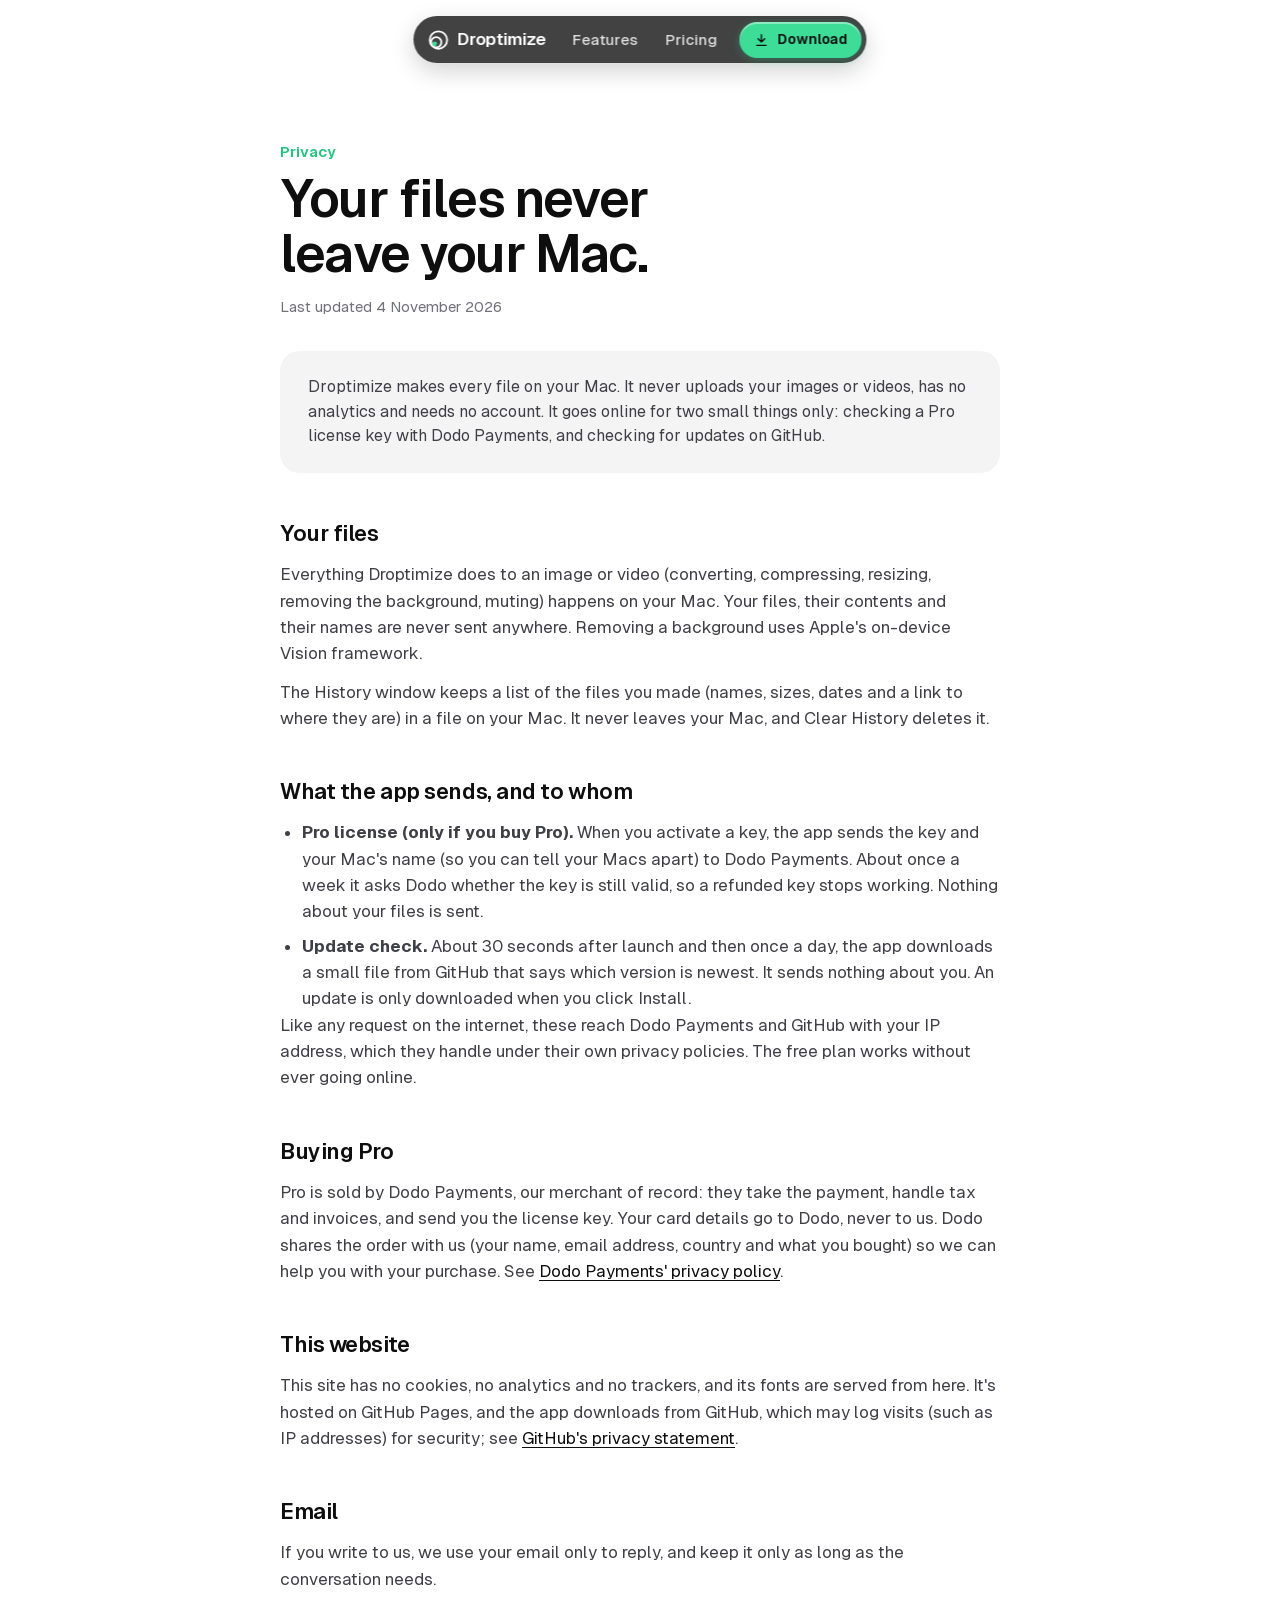
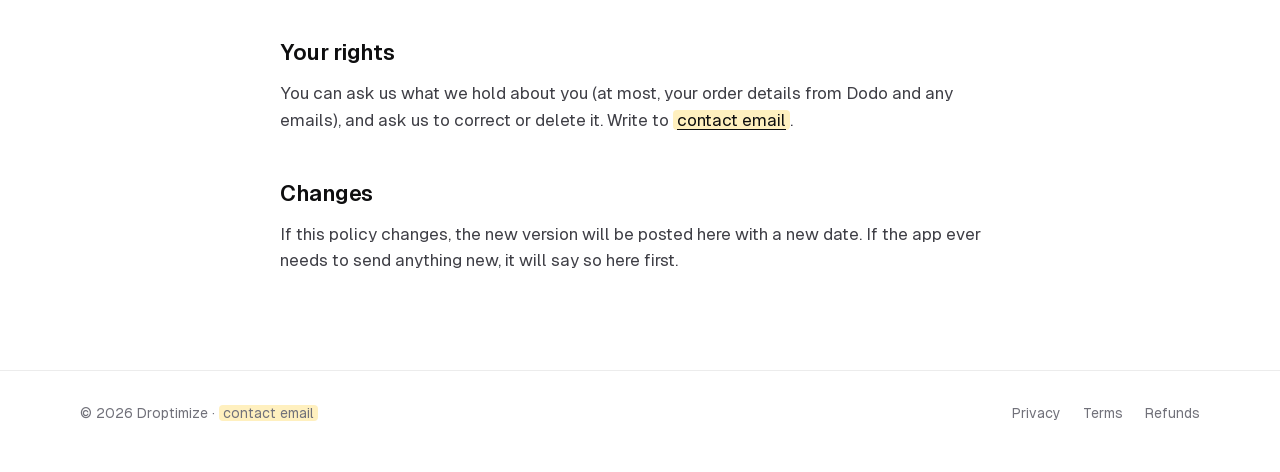
==== website/privacy.html @ 9e3d6e38 "Website with latest launch video and DMG download One-page site in website/: hero with the latest 59" ====
<!doctype html>
<html lang="en">
<head>
  <meta charset="utf-8">
  <meta name="viewport" content="width=device-width, initial-scale=1">
  <title>Privacy · Droptimize</title>
  <meta name="description" content="Droptimize makes every file on your Mac and never uploads it. What the app sends, and to whom.">
  <link rel="icon" href="assets/favicon.svg" type="image/svg+xml">
  <link rel="apple-touch-icon" href="assets/icon-256.png">
  <link rel="preload" href="assets/fonts/Geist-Variable.woff2" as="font" type="font/woff2" crossorigin>
  <link rel="stylesheet" href="styles.css">
</head>
<body>
<svg width="0" height="0" style="position:absolute" aria-hidden="true">
  <symbol id="logo" viewBox="0 0 24 24">
    <circle cx="12" cy="12" r="9.5" fill="none" stroke="currentColor" stroke-width="2"/>
    <circle cx="9.6" cy="14.4" r="5.6" fill="none" stroke="currentColor" stroke-width="2"/>
    <circle cx="7.9" cy="16.1" r="2.6" fill="#3DDC97"/>
  </symbol>
  <symbol id="i-download" viewBox="0 0 24 24" fill="none" stroke="currentColor" stroke-width="2" stroke-linecap="round" stroke-linejoin="round"><path d="M12 4v11M7 10l5 5 5-5M5 20h14"/></symbol>
</svg>

<nav class="nav" aria-label="Main">
  <a class="brand" href="index.html"><svg aria-hidden="true"><use href="#logo"/></svg>Droptimize</a>
  <a class="link" href="index.html#features">Features</a>
  <a class="link" href="index.html#pricing">Pricing</a>
  <a class="button button-mint" href="https://github.com/bimanshu/Droptimize/releases/download/stable/Droptimize.dmg"><svg aria-hidden="true"><use href="#i-download"/></svg>Download</a>
</nav>

<main class="doc">
  <div class="wrap">
    <p class="kicker">Privacy</p>
    <h1>Your files never leave your Mac.</h1>
    <p class="updated">Last updated 4 November 2026</p>
    <div class="summary">
      <p>Droptimize makes every file on your Mac. It never uploads your images or videos, has no analytics and needs no account. It goes online for two small things only: checking a Pro license key with Dodo Payments, and checking for updates on GitHub.</p>
    </div>

    <h2>Your files</h2>
    <p>Everything Droptimize does to an image or video (converting, compressing, resizing, removing the background, muting) happens on your Mac. Your files, their contents and their names are never sent anywhere. Removing a background uses Apple's on-device Vision framework.</p>
    <p>The History window keeps a list of the files you made (names, sizes, dates and a link to where they are) in a file on your Mac. It never leaves your Mac, and Clear History deletes it.</p>

    <h2>What the app sends, and to whom</h2>
    <ul>
      <li><b>Pro license (only if you buy Pro).</b> When you activate a key, the app sends the key and your Mac's name (so you can tell your Macs apart) to Dodo Payments. About once a week it asks Dodo whether the key is still valid, so a refunded key stops working. Nothing about your files is sent.</li>
      <li><b>Update check.</b> About 30 seconds after launch and then once a day, the app downloads a small file from GitHub that says which version is newest. It sends nothing about you. An update is only downloaded when you click Install.</li>
    </ul>
    <p>Like any request on the internet, these reach Dodo Payments and GitHub with your IP address, which they handle under their own privacy policies. The free plan works without ever going online.</p>

    <h2>Buying Pro</h2>
    <p>Pro is sold by Dodo Payments, our merchant of record: they take the payment, handle tax and invoices, and send you the license key. Your card details go to Dodo, never to us. Dodo shares the order with us (your name, email address, country and what you bought) so we can help you with your purchase. See <a href="https://dodopayments.com/privacy-policy">Dodo Payments' privacy policy</a>.</p>

    <h2>This website</h2>
    <p>This site has no cookies, no analytics and no trackers, and its fonts are served from here. It's hosted on GitHub Pages, and the app downloads from GitHub, which may log visits (such as IP addresses) for security; see <a href="https://docs.github.com/site-policy/privacy-policies/github-general-privacy-statement">GitHub's privacy statement</a>.</p>

    <h2>Email</h2>
    <p>If you write to us, we use your email only to reply, and keep it only as long as the conversation needs.</p>

    <h2>Your rights</h2>
    <p>You can ask us what we hold about you (at most, your order details from Dodo and any emails), and ask us to correct or delete it. Write to <a href="mailto:"><span class="todo">contact email</span></a>.</p>

    <h2>Changes</h2>
    <p>If this policy changes, the new version will be posted here with a new date. If the app ever needs to send anything new, it will say so here first.</p>
  </div>
</main>

<footer class="doc-footer">
  <div class="wrap">
    <span>© 2026 Droptimize · <a href="mailto:"><span class="todo">contact email</span></a></span>
    <nav aria-label="Legal">
      <a href="privacy.html" aria-current="page">Privacy</a>
      <a href="terms.html">Terms</a>
      <a href="refunds.html">Refunds</a>
    </nav>
  </div>
</footer>
</body>
</html>
---- website/styles.css ----
/* Droptimize website. One file for every page: tokens, then layout, then each section. */

@font-face {
  font-family: Geist;
  src: url(assets/fonts/Geist-Variable.woff2) format("woff2");
  font-weight: 100 900;
  font-display: swap;
}

:root {
  color-scheme: light;
  --ink: #0e0e0f;
  --text: #3f3f46;
  --muted: #71717a;
  --line: rgba(14, 14, 15, 0.08);
  --card: #f4f4f5;
  --paper: #ffffff;
  --mint: #3ddc97;
  --mint-deep: #22c47e;
  --radius-card: 28px;
  --radius-button: 12px;
  --page: 1120px;
  --gutter: 24px;
  --ease-out: cubic-bezier(0.22, 1, 0.36, 1);
  --spring: cubic-bezier(0.34, 1.32, 0.64, 1);
}

*,
*::before,
*::after { box-sizing: border-box; }

html { -webkit-text-size-adjust: 100%; scroll-behavior: smooth; }
@media (prefers-reduced-motion: reduce) { html { scroll-behavior: auto; } }

body {
  margin: 0;
  background: var(--paper);
  color: var(--text);
  font-family: Geist, -apple-system, BlinkMacSystemFont, "Segoe UI", sans-serif;
  font-size: 17px;
  line-height: 1.55;
  -webkit-font-smoothing: antialiased;
  -moz-osx-font-smoothing: grayscale;
  font-feature-settings: "ss01";
}

h1, h2, h3 { color: var(--ink); margin: 0; font-weight: 600; text-wrap: balance; }
p { margin: 0; text-wrap: pretty; }
a { color: inherit; }
img, video, svg { display: block; max-width: 100%; }
button { font: inherit; color: inherit; }
::selection { background: rgba(61, 220, 151, 0.35); color: var(--ink); }

.wrap { width: min(var(--page), 100% - 2 * var(--gutter)); margin-inline: auto; }

:focus-visible { outline: 2px solid var(--mint-deep); outline-offset: 3px; border-radius: 6px; }

.skip {
  position: absolute; left: 12px; top: -60px; z-index: 100;
  background: var(--ink); color: #fff; padding: 10px 14px; border-radius: 10px; text-decoration: none;
}
.skip:focus { top: 12px; }

/* ───────────── Buttons ───────────── */

.button {
  display: inline-flex; align-items: center; justify-content: center; gap: 8px;
  height: 48px; padding: 0 22px;
  border-radius: var(--radius-button);
  font-size: 16px; font-weight: 600; letter-spacing: -0.01em;
  text-decoration: none; white-space: nowrap; cursor: pointer; border: 0;
  transition: transform 160ms var(--ease-out), box-shadow 160ms var(--ease-out), background-color 160ms;
}
.button:active { transform: scale(0.97); }
.button svg { width: 18px; height: 18px; flex: none; }

.button-mint {
  background: var(--mint); color: var(--ink);
  box-shadow: inset 0 2px 0 rgba(255, 255, 255, 0.4), 0 2px 8px rgba(34, 196, 126, 0.35);
}
@media (hover: hover) { .button-mint:hover { background: #4fe3a3; } }

.button-dark {
  background: var(--ink); color: #fff;
  box-shadow: inset 0 1px 0 rgba(255, 255, 255, 0.14), 0 2px 6px rgba(0, 0, 0, 0.18);
}
@media (hover: hover) { .button-dark:hover { background: #26262a; } }

.button-light {
  background: #fff; color: var(--ink);
  box-shadow: inset 0 0 0 1px var(--line), 0 2px 4px rgba(0, 0, 0, 0.05);
}
@media (hover: hover) { .button-light:hover { background: #fafafa; } }

/* ───────────── Nav: one pill, pinned ───────────── */

.nav {
  position: fixed; top: 16px; left: 50%; z-index: 50;
  transform: translateX(-50%);
  display: flex; align-items: center; gap: 4px;
  padding: 5px 5px 5px 14px;
  border-radius: 999px;
  background: rgba(14, 14, 15, 0.78);
  -webkit-backdrop-filter: saturate(1.6) blur(16px);
  backdrop-filter: saturate(1.6) blur(16px);
  box-shadow: 0 0 0 1px rgba(255, 255, 255, 0.08), 0 8px 24px rgba(0, 0, 0, 0.18);
  color: #fff;
}
.nav .brand { display: flex; align-items: center; gap: 8px; margin-right: 10px; text-decoration: none; font-weight: 600; letter-spacing: -0.01em; }
.nav .brand svg { width: 22px; height: 22px; flex: none; }
.nav a.link {
  padding: 7px 12px; border-radius: 999px; font-size: 15px; font-weight: 500;
  color: rgba(255, 255, 255, 0.82); text-decoration: none; transition: color 150ms, background-color 150ms;
}
@media (hover: hover) { .nav a.link:hover { color: #fff; background: rgba(255, 255, 255, 0.08); } }
.nav .button { height: 36px; padding: 0 14px; font-size: 14px; border-radius: 999px; margin-left: 6px; }
.nav .button svg { width: 16px; height: 16px; }

/* ───────────── Hero ───────────── */

.hero { position: relative; padding-top: 152px; text-align: center; isolation: isolate; }

.wall {
  position: absolute; inset: 0 0 auto 0; height: calc(100% - 200px); z-index: -1; overflow: hidden;
  -webkit-mask-image: linear-gradient(#000 70%, transparent);
  mask-image: linear-gradient(#000 70%, transparent);
}
.wall svg { width: 100%; height: 100%; }
.wall::after { /* keeps the headline readable where the light band crosses it */
  content: ""; position: absolute; inset: 0;
  background: radial-gradient(ellipse 60% 45% at 50% 22%, rgba(10, 30, 80, 0.28), rgba(10, 30, 80, 0) 70%);
}

.hero h1 {
  color: #fff;
  font-size: clamp(40px, 6.4vw, 72px);
  line-height: 1.04;
  letter-spacing: -0.035em;
  text-shadow: 0 1px 24px rgba(8, 24, 70, 0.25);
}
.hero h1 .line { display: block; }
.hero .sub {
  max-width: 560px; margin: 22px auto 0;
  color: rgba(255, 255, 255, 0.88);
  font-size: clamp(17px, 1.6vw, 19px); line-height: 1.5;
}
.hero .actions { margin-top: 34px; display: flex; justify-content: center; gap: 12px; flex-wrap: wrap; }
.hero .facts {
  margin: 16px auto 0; padding: 0; list-style: none;
  display: flex; justify-content: center; flex-wrap: wrap; gap: 4px 18px;
  color: rgba(255, 255, 255, 0.78); font-size: 14px;
}
.hero .facts li { display: flex; align-items: center; gap: 6px; }
.hero .facts svg { width: 15px; height: 15px; opacity: 0.85; }

/* The film, in a Mac window rising over the bottom of the hero */
.window {
  position: relative;
  width: min(1040px, 100% - 2 * var(--gutter));
  margin: 64px auto 0;
  border-radius: 14px;
  background: #1b1c20;
  box-shadow: 0 0 0 1px rgba(255, 255, 255, 0.1) inset, 0 40px 80px -20px rgba(8, 24, 70, 0.45), 0 0 0 1px rgba(14, 14, 15, 0.2);
  overflow: hidden;
}
.window .bar { height: 34px; display: flex; align-items: center; gap: 8px; padding: 0 14px; }
.window .bar i { width: 11px; height: 11px; border-radius: 50%; background: #3a3b40; }
.window .bar .title { flex: 1; text-align: center; font-size: 13px; color: rgba(255, 255, 255, 0.45); margin-right: 52px; }
.window video { width: 100%; aspect-ratio: 16 / 9; background: #0a1638; object-fit: cover; }
.sound {
  position: absolute; right: 14px; bottom: 14px;
  display: inline-flex; align-items: center; gap: 6px;
  height: 34px; padding: 0 12px; border: 0; border-radius: 999px; cursor: pointer;
  background: rgba(14, 14, 15, 0.6); color: #fff; font-size: 13px; font-weight: 500;
  -webkit-backdrop-filter: blur(12px); backdrop-filter: blur(12px);
  box-shadow: 0 0 0 1px rgba(255, 255, 255, 0.14);
  transition: background-color 150ms, transform 160ms var(--ease-out);
}
.sound:active { transform: scale(0.96); }
@media (hover: hover) { .sound:hover { background: rgba(14, 14, 15, 0.8); } }
.sound svg { width: 16px; height: 16px; }

/* Intro: the headline arrives word by word, like the film's captions. Once per session. */
.intro .hero [data-word] {
  display: inline-block;
  animation: word-in 640ms var(--ease-out) both;
  animation-delay: calc(var(--i) * 70ms + 80ms);
}
.intro .hero .sub, .intro .hero .actions, .intro .hero .facts {
  animation: rise-in 700ms var(--ease-out) both; animation-delay: 520ms;
}
.intro .hero .window { animation: rise-in 900ms var(--ease-out) both; animation-delay: 640ms; }
@keyframes word-in { from { opacity: 0; filter: blur(10px); transform: translateY(8px); } }
@keyframes rise-in { from { opacity: 0; transform: translateY(14px); } }
@media (prefers-reduced-motion: reduce) {
  .intro .hero [data-word], .intro .hero .sub, .intro .hero .actions, .intro .hero .facts, .intro .hero .window { animation: none; }
}

/* ───────────── Sections ───────────── */

.section { padding: 120px 0; scroll-margin-top: 40px; }
.section-head { text-align: center; max-width: 680px; margin: 0 auto 56px; }
.section-head h2 { font-size: clamp(34px, 4.4vw, 50px); line-height: 1.08; letter-spacing: -0.03em; }
.section-head p { margin-top: 16px; font-size: 18px; color: var(--muted); }

/* ───────────── Features: one grid ───────────── */

.grid { display: grid; grid-template-columns: repeat(3, 1fr); gap: 16px; }
.card {
  position: relative; overflow: hidden;
  background: var(--card); border-radius: var(--radius-card);
  padding: 32px;
}
.card h3 { font-size: 22px; line-height: 1.2; letter-spacing: -0.02em; }
.card p { margin-top: 8px; color: var(--muted); font-size: 16px; }
.card .icon { width: 40px; height: 40px; border-radius: 12px; background: #fff; display: grid; place-items: center; margin-bottom: 20px; box-shadow: 0 1px 2px rgba(0, 0, 0, 0.05); }
.card .icon svg { width: 20px; height: 20px; color: var(--ink); }

/* The menu card: the real bubble menu, with every action and option */
.menu-card { grid-column: span 2; grid-row: span 2; display: grid; grid-template-columns: 1fr auto; gap: 24px; padding: 32px 24px 32px 32px; }
.menu-card .copy { display: flex; flex-direction: column; min-width: 0; }

.switch {
  display: inline-flex; padding: 4px; gap: 2px; border-radius: 999px; background: #e4e4e7; align-self: flex-start;
  position: relative; margin-bottom: 22px;
}
.switch button {
  position: relative; z-index: 1;
  border: 0; background: none; cursor: pointer;
  height: 34px; padding: 0 16px; border-radius: 999px;
  font-size: 15px; font-weight: 600; color: var(--muted);
  transition: color 200ms;
}
.switch button[aria-pressed="true"] { color: var(--ink); }
.switch .thumb {
  position: absolute; top: 4px; left: 4px; height: 34px; border-radius: 999px; background: #fff;
  box-shadow: 0 1px 3px rgba(0, 0, 0, 0.1), 0 0 0 0.5px rgba(0, 0, 0, 0.06);
  transition: transform 320ms var(--spring), width 320ms var(--spring);
}

.actions-list { list-style: none; margin: 0; padding: 0; display: grid; gap: 2px; }
.actions-list button {
  width: 100%; text-align: left; border: 0; cursor: pointer;
  display: grid; grid-template-columns: 32px 1fr; gap: 2px 12px; align-items: start;
  padding: 12px 14px; border-radius: 16px; background: transparent;
  transition: background-color 160ms;
}
.actions-list button .glyph { grid-row: span 2; width: 32px; height: 32px; border-radius: 10px; display: grid; place-items: center; background: #fff; color: var(--ink); transition: background-color 160ms; }
.actions-list button .glyph svg { width: 18px; height: 18px; }
.actions-list button strong { color: var(--ink); font-size: 17px; font-weight: 600; letter-spacing: -0.01em; line-height: 1.3; }
.actions-list button span.what { color: var(--muted); font-size: 15px; line-height: 1.45; }
.actions-list button[aria-pressed="true"] { background: #fff; box-shadow: 0 1px 3px rgba(0, 0, 0, 0.06); }
.actions-list button[aria-pressed="true"] .glyph { background: var(--mint); }
@media (hover: hover) { .actions-list button:hover:not([aria-pressed="true"]) { background: rgba(255, 255, 255, 0.55); } }
.menu-card .auto { margin-top: auto; padding: 18px 14px 0; font-size: 15px; color: var(--muted); }
.menu-card .auto b { color: var(--ink); font-weight: 600; }

/* The stage is drawn in the app's own points (Bubble/Motion.swift), times --u. */
.stage {
  --u: 1.35;
  position: relative; align-self: center;
  width: calc(205px * var(--u)); height: calc(330px * var(--u));
  user-select: none; -webkit-user-select: none;
}
.stage > * { position: absolute; left: calc(100% - 30px * var(--u)); top: 50%; }
.stage .bubble, .stage .seg, .stage .opt {
  border-radius: 50%; display: grid; place-items: center;
  translate: -50% -50%;
}
.stage .bubble {
  width: calc(44px * var(--u)); height: calc(44px * var(--u)); z-index: 3;
  background: rgba(255, 255, 255, 0.92); color: var(--ink);
  box-shadow: 0 0 0 0.5px rgba(0, 0, 0, 0.12), 0 2px 8px rgba(0, 0, 0, 0.18);
  scale: 1.2;
}
.stage .bubble svg { width: calc(22px * var(--u)); height: calc(22px * var(--u)); transition: opacity 150ms, scale 200ms var(--spring); }
.stage .bubble .label {
  position: absolute; inset: 0; display: grid; place-items: center; text-align: center;
  font-size: calc(7.5px * var(--u)); font-weight: 600; line-height: 1.05; letter-spacing: -0.01em;
  opacity: 0; transition: opacity 150ms;
}
.stage .bubble.labelled svg { opacity: 0; scale: 0.7; }
.stage .bubble.labelled .label { opacity: 1; }
.stage .seg {
  width: calc(40px * var(--u)); height: calc(40px * var(--u)); z-index: 2; cursor: pointer;
  background: #fff; color: var(--ink);
  box-shadow: 0 0 0 0.5px rgba(0, 0, 0, 0.1), 0 2px 6px rgba(0, 0, 0, 0.12);
  transform: translate(calc(var(--x) * var(--u) * 1px), calc(var(--y) * var(--u) * 1px)) scale(var(--s, 1));
  transition: transform 380ms var(--spring), opacity 200ms, background-color 150ms;
  transition-delay: calc(var(--i) * 25ms);
}
.stage .seg svg { width: calc(17px * var(--u)); height: calc(17px * var(--u)); }
.stage .seg.on { background: var(--mint); --s: 1.15; transition-delay: 0ms; }
.stage .opt {
  width: calc(34px * var(--u)); height: calc(34px * var(--u)); z-index: 1;
  background: #fff; color: var(--ink);
  font-size: calc(8.5px * var(--u)); font-weight: 600; letter-spacing: -0.01em;
  box-shadow: 0 0 0 0.5px rgba(0, 0, 0, 0.1), 0 2px 6px rgba(0, 0, 0, 0.1);
  transform: translate(calc(var(--x) * var(--u) * 1px), calc(var(--y) * var(--u) * 1px)) scale(var(--s, 1));
  opacity: var(--o, 1);
  transition: transform 360ms var(--spring), opacity 200ms;
  transition-delay: calc(var(--i) * 20ms);
}
.stage .opt.swatch { font-size: 0; }
.stage .opt.swatch::after { content: ""; width: 62%; height: 62%; border-radius: 50%; background: var(--c); box-shadow: inset 0 0 0 1px rgba(0, 0, 0, 0.12); }
.stage .opt.clear::after { background: conic-gradient(#d4d4d8 0 25%, #fff 0 50%, #d4d4d8 0 75%, #fff 0) 0 0 / 50% 50%; }
.stage .folded { --s: 0.5; --o: 0; }
.stage .seg.folded { opacity: 0; }
@media (prefers-reduced-motion: reduce) { .stage .seg, .stage .opt { transition-property: opacity, background-color; transition-delay: 0ms; } }

.anywhere .apps { display: flex; flex-wrap: wrap; gap: 8px; margin-top: 22px; }
.anywhere .apps span { font-size: 14px; font-weight: 500; color: var(--ink); background: #fff; border-radius: 999px; padding: 6px 12px; box-shadow: 0 1px 2px rgba(0, 0, 0, 0.05); }

.private { background: var(--ink); }
.private h3 { color: #fff; }
.private p { color: rgba(255, 255, 255, 0.62); }
.private .icon { background: rgba(61, 220, 151, 0.14); }
.private .icon svg { color: var(--mint); }
.private::before {
  content: ""; position: absolute; width: 360px; height: 360px; right: -140px; top: -160px; border-radius: 50%;
  background: radial-gradient(circle, rgba(61, 220, 151, 0.28), rgba(61, 220, 151, 0) 68%); pointer-events: none;
}

.extras {
  grid-column: 1 / -1;
  display: flex; flex-wrap: wrap; justify-content: center; gap: 10px 28px;
  margin: 12px 0 0; padding: 0; list-style: none; font-size: 15px; color: var(--muted);
}
.extras li { display: flex; align-items: center; gap: 8px; }
.extras svg { width: 16px; height: 16px; color: var(--mint-deep); }

/* ───────────── Pricing ───────────── */

.pricing { padding-top: 40px; }
.plans { display: grid; grid-template-columns: 1fr 1fr; gap: 16px; max-width: 860px; margin: 0 auto; }
.plan { background: var(--card); border-radius: var(--radius-card); padding: 36px; display: flex; flex-direction: column; position: relative; overflow: hidden; }
.plan .name { font-size: 15px; font-weight: 600; color: var(--muted); letter-spacing: 0; }
.plan .price { margin-top: 10px; display: flex; align-items: baseline; gap: 10px; color: var(--ink); }
.plan .price b { font-size: 56px; font-weight: 600; letter-spacing: -0.04em; line-height: 1; font-variant-numeric: tabular-nums; }
.plan .price span { font-size: 16px; color: var(--muted); }
.plan ul { list-style: none; margin: 28px 0 32px; padding: 0; display: grid; gap: 12px; }
.plan li { display: flex; gap: 10px; align-items: flex-start; font-size: 16px; color: var(--text); }
.plan li svg { width: 18px; height: 18px; flex: none; margin-top: 3px; color: var(--mint-deep); }
.plan .button { margin-top: auto; width: 100%; }
.plan .note { margin-top: 14px; font-size: 14px; color: var(--muted); text-align: center; }
.plan.pro { background: var(--ink); }
.plan.pro .name { color: var(--mint); }
.plan.pro .price, .plan.pro .price b { color: #fff; }
.plan.pro .price span, .plan.pro .note { color: rgba(255, 255, 255, 0.55); }
.plan.pro li { color: rgba(255, 255, 255, 0.86); }
.plan.pro li svg { color: var(--mint); }
.plan.pro::before {
  content: ""; position: absolute; width: 420px; height: 420px; right: -180px; top: -220px; border-radius: 50%;
  background: radial-gradient(circle, rgba(61, 220, 151, 0.3), rgba(61, 220, 151, 0) 68%); pointer-events: none;
}
.fine { max-width: 640px; margin: 28px auto 0; text-align: center; font-size: 14px; color: var(--muted); }

/* ───────────── Footer: the film's end card ───────────── */

.footer { position: relative; overflow: hidden; background: var(--ink); color: rgba(255, 255, 255, 0.6); padding: 96px 0 40px; text-align: center; isolation: isolate; }
.footer::before {
  content: ""; position: absolute; z-index: -1; left: 50%; top: -60px; width: 520px; height: 520px; translate: -50% 0; border-radius: 50%;
  background: radial-gradient(circle, rgba(61, 220, 151, 0.24), rgba(61, 220, 151, 0.07) 42%, rgba(61, 220, 151, 0) 70%);
}
.footer::after {
  content: ""; position: absolute; z-index: -1; inset: 0; opacity: 0.06;
  background-image: linear-gradient(#fff 1px, transparent 1px), linear-gradient(90deg, #fff 1px, transparent 1px);
  background-size: 40px 40px;
  -webkit-mask-image: radial-gradient(ellipse 60% 70% at 50% 30%, #000, transparent);
  mask-image: radial-gradient(ellipse 60% 70% at 50% 30%, #000, transparent);
}
.footer .mark { width: 64px; height: 64px; margin: 0 auto; color: #fff; }
.footer h2 { color: #fff; font-size: clamp(30px, 3.6vw, 40px); letter-spacing: -0.03em; margin-top: 22px; }
.footer .button { margin-top: 28px; }
.footer .contact { margin-top: 44px; font-size: 15px; }
.footer .contact a { color: #fff; text-decoration: none; }
@media (hover: hover) { .footer .contact a:hover { text-decoration: underline; text-underline-offset: 3px; } }
.footer .legal {
  margin-top: 72px; padding-top: 24px; border-top: 1px solid rgba(255, 255, 255, 0.08);
  display: flex; justify-content: space-between; flex-wrap: wrap; gap: 12px; font-size: 14px;
}
.footer .legal nav { display: flex; gap: 22px; flex-wrap: wrap; }
.footer .legal a { color: rgba(255, 255, 255, 0.6); text-decoration: none; transition: color 150ms; }
@media (hover: hover) { .footer .legal a:hover { color: #fff; } }

/* Placeholders the owner still has to fill in (contact email, checkout link). */
.todo { background: rgba(255, 196, 0, 0.25); border-radius: 4px; padding: 0 4px; }

/* ───────────── Legal pages ───────────── */

.doc { padding: 140px 0 96px; }
.doc .wrap { max-width: 720px; }
.doc .kicker { font-size: 15px; font-weight: 600; color: var(--mint-deep); }
.doc h1 { font-size: clamp(36px, 5vw, 52px); letter-spacing: -0.035em; line-height: 1.06; margin-top: 8px; }
.doc .updated { margin-top: 14px; color: var(--muted); font-size: 15px; }
.doc .lead { margin-top: 28px; font-size: 19px; color: var(--ink); }
.doc h2 { font-size: 22px; letter-spacing: -0.02em; margin: 44px 0 10px; }
.doc p, .doc li { font-size: 17px; }
.doc p + p { margin-top: 12px; }
.doc ul { padding-left: 22px; margin: 10px 0 0; display: grid; gap: 8px; }
.doc a { color: var(--ink); text-underline-offset: 3px; }
.doc .summary { margin-top: 32px; background: var(--card); border-radius: 20px; padding: 24px 28px; }
.doc .summary p { font-size: 16px; }
.doc-footer { padding: 32px 0 48px; border-top: 1px solid var(--line); font-size: 14px; color: var(--muted); }
.doc-footer .wrap { display: flex; justify-content: space-between; flex-wrap: wrap; gap: 12px; }
.doc-footer nav { display: flex; gap: 22px; flex-wrap: wrap; }
.doc-footer a { color: var(--muted); text-decoration: none; }
@media (hover: hover) { .doc-footer a:hover { color: var(--ink); } }

/* ───────────── Smaller screens ───────────── */

@media (max-width: 960px) {
  .grid { grid-template-columns: 1fr 1fr; }
  .menu-card { grid-column: 1 / -1; grid-row: auto; }
}

@media (max-width: 720px) {
  :root { --gutter: 16px; }
  body { font-size: 16px; }
  .nav { top: 10px; padding-left: 12px; }
  .nav a.link { display: none; }
  .nav .brand { margin-right: 4px; }
  .hero { padding-top: 112px; }
  .hero .sub { font-size: 17px; }
  .window { margin-top: 44px; border-radius: 10px; }
  .window .bar { height: 26px; }
  .window .bar i { width: 9px; height: 9px; }
  .window .bar .title { display: none; }
  .sound { right: 8px; bottom: 8px; height: 30px; padding: 0 10px; font-size: 12px; }
  .section { padding: 80px 0; }
  .section-head { margin-bottom: 36px; }
  .grid { grid-template-columns: 1fr; gap: 12px; }
  .card { padding: 24px; border-radius: 24px; }
  .menu-card { grid-template-columns: 1fr; padding: 24px 16px; }
  .menu-card .copy { order: 2; }
  .stage { --u: 1.05; justify-self: center; margin-bottom: 4px; }
  .switch { align-self: center; }
  .plans { grid-template-columns: 1fr; gap: 12px; }
  .plan { padding: 28px; border-radius: 24px; }
  .footer { padding-top: 72px; }
  .footer .legal { justify-content: center; text-align: center; }
  .doc { padding-top: 110px; }
}
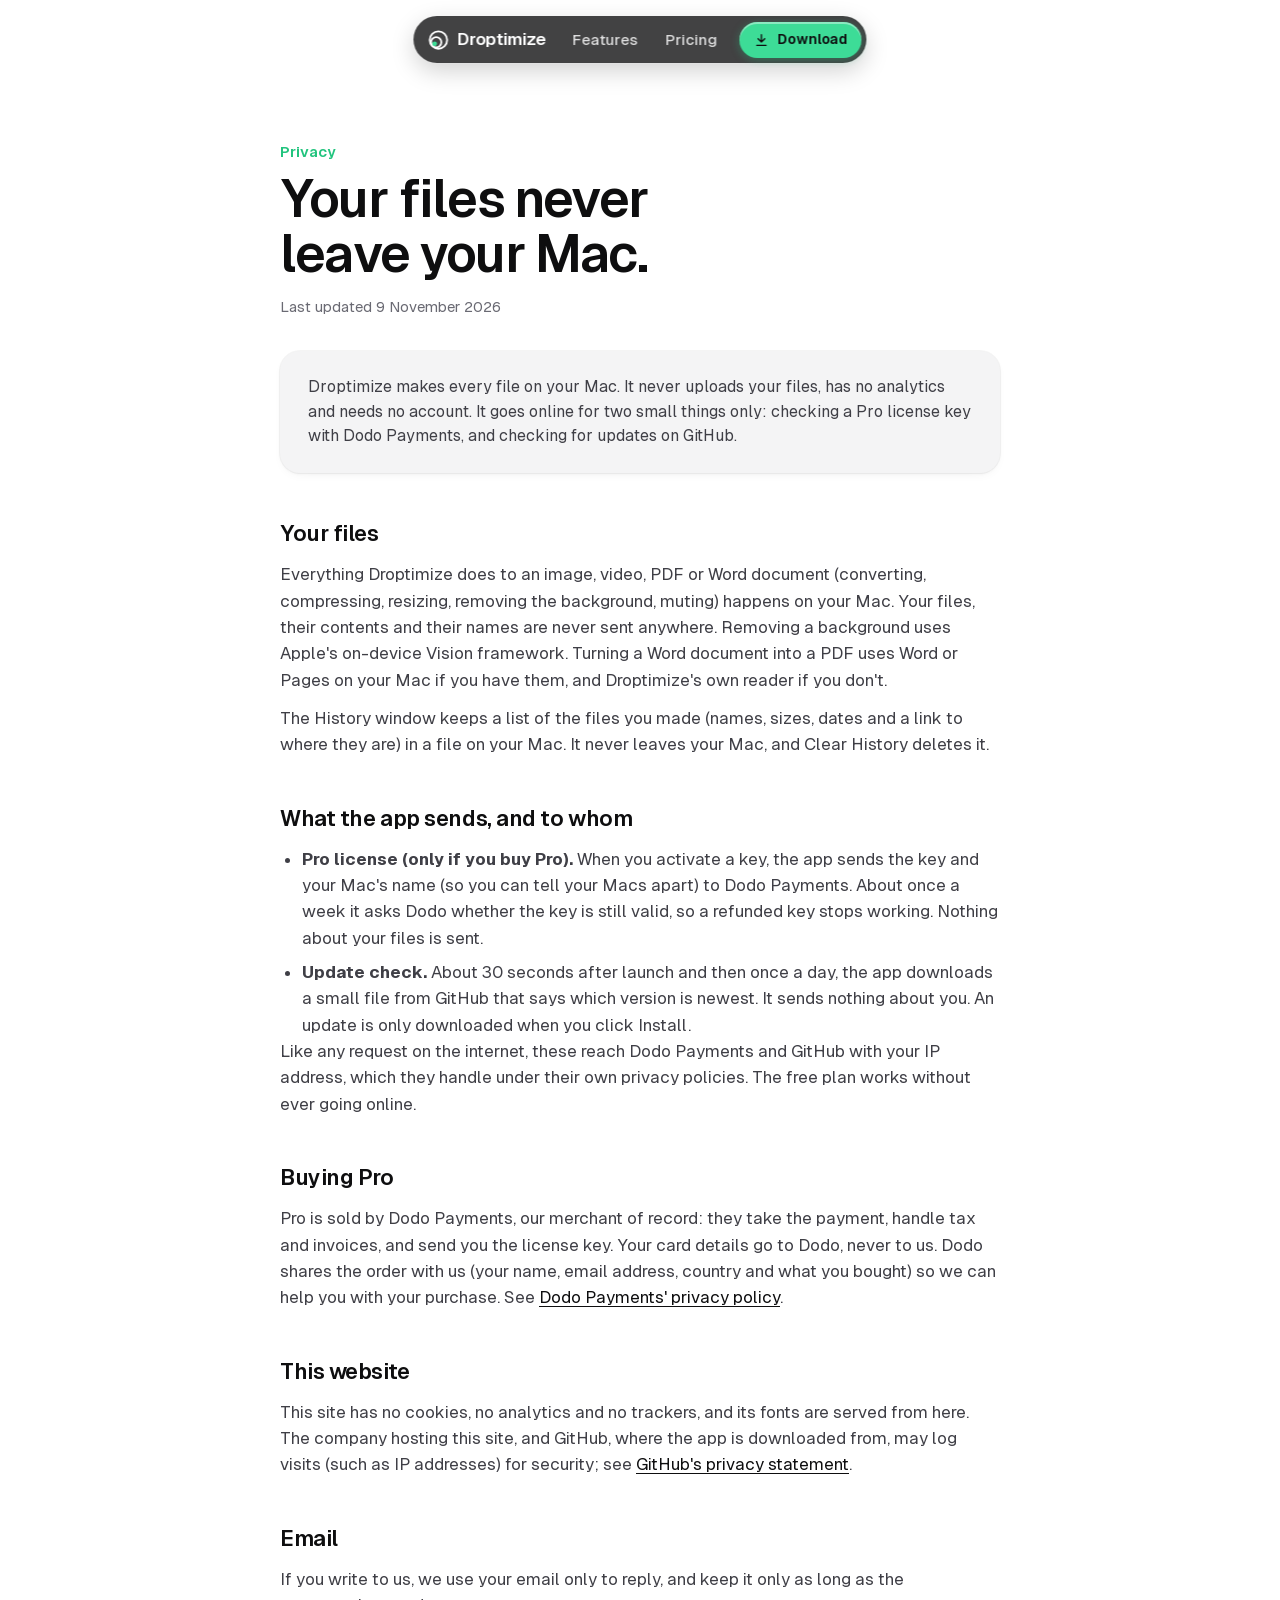
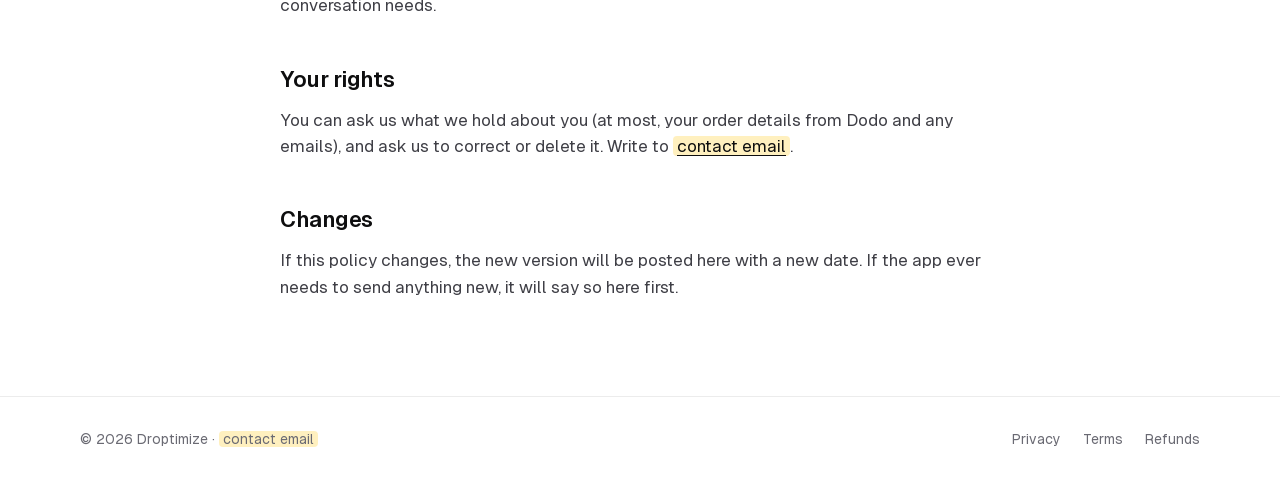
==== commit fc01ad2e: "Website: say what the app does today The page promised a 3-a-day limit and a Pro checkout that don't" ====
--- a/website/privacy.html
+++ b/website/privacy.html
@@ -24,20 +24,20 @@
   <a class="brand" href="index.html"><svg aria-hidden="true"><use href="#logo"/></svg>Droptimize</a>
   <a class="link" href="index.html#features">Features</a>
   <a class="link" href="index.html#pricing">Pricing</a>
-  <a class="button button-mint" href="https://github.com/bimanshu/Droptimize/releases/download/stable/Droptimize.dmg"><svg aria-hidden="true"><use href="#i-download"/></svg>Download</a>
+  <a class="button button-mint" href="https://github.com/bimanshu/Droptimize/releases/download/preview/Droptimize.dmg"><svg aria-hidden="true"><use href="#i-download"/></svg>Download</a>
 </nav>
 
 <main class="doc">
   <div class="wrap">
     <p class="kicker">Privacy</p>
     <h1>Your files never leave your Mac.</h1>
-    <p class="updated">Last updated 4 November 2026</p>
+    <p class="updated">Last updated 9 November 2026</p>
     <div class="summary">
-      <p>Droptimize makes every file on your Mac. It never uploads your images or videos, has no analytics and needs no account. It goes online for two small things only: checking a Pro license key with Dodo Payments, and checking for updates on GitHub.</p>
+      <p>Droptimize makes every file on your Mac. It never uploads your files, has no analytics and needs no account. It goes online for two small things only: checking a Pro license key with Dodo Payments, and checking for updates on GitHub.</p>
     </div>
 
     <h2>Your files</h2>
-    <p>Everything Droptimize does to an image or video (converting, compressing, resizing, removing the background, muting) happens on your Mac. Your files, their contents and their names are never sent anywhere. Removing a background uses Apple's on-device Vision framework.</p>
+    <p>Everything Droptimize does to an image, video, PDF or Word document (converting, compressing, resizing, removing the background, muting) happens on your Mac. Your files, their contents and their names are never sent anywhere. Removing a background uses Apple's on-device Vision framework. Turning a Word document into a PDF uses Word or Pages on your Mac if you have them, and Droptimize's own reader if you don't.</p>
     <p>The History window keeps a list of the files you made (names, sizes, dates and a link to where they are) in a file on your Mac. It never leaves your Mac, and Clear History deletes it.</p>
 
     <h2>What the app sends, and to whom</h2>
@@ -51,7 +51,7 @@
     <p>Pro is sold by Dodo Payments, our merchant of record: they take the payment, handle tax and invoices, and send you the license key. Your card details go to Dodo, never to us. Dodo shares the order with us (your name, email address, country and what you bought) so we can help you with your purchase. See <a href="https://dodopayments.com/privacy-policy">Dodo Payments' privacy policy</a>.</p>
 
     <h2>This website</h2>
-    <p>This site has no cookies, no analytics and no trackers, and its fonts are served from here. It's hosted on GitHub Pages, and the app downloads from GitHub, which may log visits (such as IP addresses) for security; see <a href="https://docs.github.com/site-policy/privacy-policies/github-general-privacy-statement">GitHub's privacy statement</a>.</p>
+    <p>This site has no cookies, no analytics and no trackers, and its fonts are served from here. The company hosting this site, and GitHub, where the app is downloaded from, may log visits (such as IP addresses) for security; see <a href="https://docs.github.com/site-policy/privacy-policies/github-general-privacy-statement">GitHub's privacy statement</a>.</p>
 
     <h2>Email</h2>
     <p>If you write to us, we use your email only to reply, and keep it only as long as the conversation needs.</p>
--- a/website/styles.css
+++ b/website/styles.css
@@ -11,7 +11,7 @@
   color-scheme: light;
   --ink: #0e0e0f;
   --text: #3f3f46;
-  --muted: #71717a;
+  --muted: #6a6a73;
   --line: rgba(14, 14, 15, 0.08);
   --card: #f4f4f5;
   --paper: #ffffff;
@@ -23,6 +23,65 @@
   --gutter: 24px;
   --ease-out: cubic-bezier(0.22, 1, 0.36, 1);
   --spring: cubic-bezier(0.34, 1.32, 0.64, 1);
+  --on-mint: #0e0e0f;
+  --ink-hover: #26262a;
+  --surface: #ffffff;
+  --surface-dim: #e4e4e7;
+  --surface-hover: rgba(255, 255, 255, 0.55);
+  --surface-inverse: #0e0e0f;
+  --bubble: rgba(255, 255, 255, 0.92);
+  --border-hairline: 1px;
+  --elevation-card:
+    0 0 0 1px rgb(0 0 0 / 0.04),
+    0 1px 3px rgb(0 0 0 / 0.04),
+    0 4px 12px -4px rgb(0 0 0 / 0.06);
+  --elevation-icon:
+    0 0 0 1px rgb(0 0 0 / 0.05),
+    0 1px 2px rgb(0 0 0 / 0.05);
+  --elevation-float:
+    0 0 0 0.5px rgb(0 0 0 / 0.1),
+    0 2px 6px rgb(0 0 0 / 0.12);
+  --elevation-button:
+    inset 0 1px 0 rgb(255 255 255 / 0.14),
+    0 2px 6px rgb(0 0 0 / 0.18);
+  --elevation-nav:
+    0 0 0 1px rgb(255 255 255 / 0.08),
+    0 8px 24px rgb(0 0 0 / 0.18);
+  --elevation-window:
+    inset 0 0 0 1px rgb(255 255 255 / 0.1),
+    0 0 0 1px rgb(14 14 15 / 0.2),
+    0 40px 80px -20px rgb(8 24 70 / 0.45);
+  --img-outline: rgb(0 0 0 / 0.1);
+}
+
+@media only screen and (min-device-pixel-ratio: 2),
+  only screen and (min-resolution: 192dpi) {
+  :root { --border-hairline: 0.5px; }
+}
+
+@media (prefers-color-scheme: dark) {
+  :root {
+    color-scheme: dark;
+    --ink: #fafafa;
+    --text: #d4d4d8;
+    --muted: #a1a1aa;
+    --line: rgba(255, 255, 255, 0.08);
+    --card: #1c1c1f;
+    --paper: #0e0e10;
+    --ink-hover: #e4e4e7;
+    --surface: #2c2c30;
+    --surface-dim: #131315;
+    --surface-hover: rgba(255, 255, 255, 0.05);
+    --surface-inverse: #121214;
+    --bubble: rgba(44, 44, 48, 0.92);
+    --elevation-card: 0 0 0 1px rgb(255 255 255 / 0.07);
+    --elevation-icon: 0 0 0 1px rgb(255 255 255 / 0.09);
+    --elevation-float: 0 0 0 1px rgb(255 255 255 / 0.09);
+    --elevation-button: 0 0 0 1px rgb(255 255 255 / 0.09);
+    --elevation-nav: 0 0 0 1px rgb(255 255 255 / 0.1);
+    --elevation-window: 0 0 0 1px rgb(255 255 255 / 0.1);
+    --img-outline: rgb(255 255 255 / 0.1);
+  }
 }
 
 *,
@@ -48,6 +107,7 @@
 p { margin: 0; text-wrap: pretty; }
 a { color: inherit; }
 img, video, svg { display: block; max-width: 100%; }
+img, video { outline: 1px solid var(--img-outline); outline-offset: -1px; }
 button { font: inherit; color: inherit; }
 ::selection { background: rgba(61, 220, 151, 0.35); color: var(--ink); }
 
@@ -57,7 +117,7 @@
 
 .skip {
   position: absolute; left: 12px; top: -60px; z-index: 100;
-  background: var(--ink); color: #fff; padding: 10px 14px; border-radius: 10px; text-decoration: none;
+  background: var(--ink); color: var(--paper); padding: 10px 14px; border-radius: 10px; text-decoration: none;
 }
 .skip:focus { top: 12px; }
 
@@ -75,22 +135,18 @@
 .button svg { width: 18px; height: 18px; flex: none; }
 
 .button-mint {
-  background: var(--mint); color: var(--ink);
+  background: var(--mint); color: var(--on-mint);
   box-shadow: inset 0 2px 0 rgba(255, 255, 255, 0.4), 0 2px 8px rgba(34, 196, 126, 0.35);
 }
 @media (hover: hover) { .button-mint:hover { background: #4fe3a3; } }
 
 .button-dark {
-  background: var(--ink); color: #fff;
-  box-shadow: inset 0 1px 0 rgba(255, 255, 255, 0.14), 0 2px 6px rgba(0, 0, 0, 0.18);
-}
-@media (hover: hover) { .button-dark:hover { background: #26262a; } }
-
-.button-light {
-  background: #fff; color: var(--ink);
-  box-shadow: inset 0 0 0 1px var(--line), 0 2px 4px rgba(0, 0, 0, 0.05);
-}
-@media (hover: hover) { .button-light:hover { background: #fafafa; } }
+  background: var(--ink); color: var(--paper);
+  box-shadow: var(--elevation-button);
+}
+@media (hover: hover) { .button-dark:hover { background: var(--ink-hover); } }
+
+.button:disabled { background: rgba(255, 255, 255, 0.1); color: rgba(255, 255, 255, 0.62); cursor: default; transform: none; }
 
 /* ───────────── Nav: one pill, pinned ───────────── */
 
@@ -103,7 +159,7 @@
   background: rgba(14, 14, 15, 0.78);
   -webkit-backdrop-filter: saturate(1.6) blur(16px);
   backdrop-filter: saturate(1.6) blur(16px);
-  box-shadow: 0 0 0 1px rgba(255, 255, 255, 0.08), 0 8px 24px rgba(0, 0, 0, 0.18);
+  box-shadow: var(--elevation-nav);
   color: #fff;
 }
 .nav .brand { display: flex; align-items: center; gap: 8px; margin-right: 10px; text-decoration: none; font-weight: 600; letter-spacing: -0.01em; }
@@ -122,8 +178,9 @@
 
 .wall {
   position: absolute; inset: 0 0 auto 0; height: calc(100% - 200px); z-index: -1; overflow: hidden;
-  -webkit-mask-image: linear-gradient(#000 70%, transparent);
-  mask-image: linear-gradient(#000 70%, transparent);
+  --fade: linear-gradient(#000 64%, rgb(0 0 0 / 0.951) 69.6%, rgb(0 0 0 / 0.825) 74.4%, rgb(0 0 0 / 0.648) 78.8%, rgb(0 0 0 / 0.45) 83%, rgb(0 0 0 / 0.259) 87.3%, rgb(0 0 0 / 0.104) 91.9%, rgb(0 0 0 / 0.013) 97.1%, transparent);
+  -webkit-mask-image: var(--fade);
+  mask-image: var(--fade);
 }
 .wall svg { width: 100%; height: 100%; }
 .wall::after { /* keeps the headline readable where the light band crosses it */
@@ -160,7 +217,7 @@
   margin: 64px auto 0;
   border-radius: 14px;
   background: #1b1c20;
-  box-shadow: 0 0 0 1px rgba(255, 255, 255, 0.1) inset, 0 40px 80px -20px rgba(8, 24, 70, 0.45), 0 0 0 1px rgba(14, 14, 15, 0.2);
+  box-shadow: var(--elevation-window);
   overflow: hidden;
 }
 .window .bar { height: 34px; display: flex; align-items: center; gap: 8px; padding: 0 14px; }
@@ -209,11 +266,12 @@
 .card {
   position: relative; overflow: hidden;
   background: var(--card); border-radius: var(--radius-card);
+  box-shadow: var(--elevation-card);
   padding: 32px;
 }
 .card h3 { font-size: 22px; line-height: 1.2; letter-spacing: -0.02em; }
 .card p { margin-top: 8px; color: var(--muted); font-size: 16px; }
-.card .icon { width: 40px; height: 40px; border-radius: 12px; background: #fff; display: grid; place-items: center; margin-bottom: 20px; box-shadow: 0 1px 2px rgba(0, 0, 0, 0.05); }
+.card .icon { width: 40px; height: 40px; border-radius: 12px; background: var(--surface); display: grid; place-items: center; margin-bottom: 20px; box-shadow: var(--elevation-icon); }
 .card .icon svg { width: 20px; height: 20px; color: var(--ink); }
 
 /* The menu card: the real bubble menu, with every action and option */
@@ -221,20 +279,20 @@
 .menu-card .copy { display: flex; flex-direction: column; min-width: 0; }
 
 .switch {
-  display: inline-flex; padding: 4px; gap: 2px; border-radius: 999px; background: #e4e4e7; align-self: flex-start;
+  display: inline-flex; padding: 4px; gap: 2px; border-radius: 999px; background: var(--surface-dim); align-self: flex-start;
   position: relative; margin-bottom: 22px;
 }
 .switch button {
   position: relative; z-index: 1;
   border: 0; background: none; cursor: pointer;
   height: 34px; padding: 0 16px; border-radius: 999px;
-  font-size: 15px; font-weight: 600; color: var(--muted);
+  font-size: 15px; font-weight: 600; color: var(--text);
   transition: color 200ms;
 }
 .switch button[aria-pressed="true"] { color: var(--ink); }
 .switch .thumb {
-  position: absolute; top: 4px; left: 4px; height: 34px; border-radius: 999px; background: #fff;
-  box-shadow: 0 1px 3px rgba(0, 0, 0, 0.1), 0 0 0 0.5px rgba(0, 0, 0, 0.06);
+  position: absolute; top: 4px; left: 4px; height: 34px; border-radius: 999px; background: var(--surface);
+  box-shadow: var(--elevation-icon);
   transition: transform 320ms var(--spring), width 320ms var(--spring);
 }
 
@@ -242,17 +300,17 @@
 .actions-list button {
   width: 100%; text-align: left; border: 0; cursor: pointer;
   display: grid; grid-template-columns: 32px 1fr; gap: 2px 12px; align-items: start;
-  padding: 12px 14px; border-radius: 16px; background: transparent;
-  transition: background-color 160ms;
-}
-.actions-list button .glyph { grid-row: span 2; width: 32px; height: 32px; border-radius: 10px; display: grid; place-items: center; background: #fff; color: var(--ink); transition: background-color 160ms; }
+  padding: 12px; border-radius: 22px; background: transparent; /* 22 − 12 padding = the glyph's 10 */
+  transition: background-color 160ms, box-shadow 160ms;
+}
+.actions-list button .glyph { grid-row: span 2; width: 32px; height: 32px; border-radius: 10px; display: grid; place-items: center; background: var(--surface); color: var(--ink); box-shadow: var(--elevation-icon); transition: background-color 160ms; }
 .actions-list button .glyph svg { width: 18px; height: 18px; }
 .actions-list button strong { color: var(--ink); font-size: 17px; font-weight: 600; letter-spacing: -0.01em; line-height: 1.3; }
 .actions-list button span.what { color: var(--muted); font-size: 15px; line-height: 1.45; }
-.actions-list button[aria-pressed="true"] { background: #fff; box-shadow: 0 1px 3px rgba(0, 0, 0, 0.06); }
-.actions-list button[aria-pressed="true"] .glyph { background: var(--mint); }
-@media (hover: hover) { .actions-list button:hover:not([aria-pressed="true"]) { background: rgba(255, 255, 255, 0.55); } }
-.menu-card .auto { margin-top: auto; padding: 18px 14px 0; font-size: 15px; color: var(--muted); }
+.actions-list button[aria-pressed="true"] { background: var(--surface); box-shadow: var(--elevation-icon); }
+.actions-list button[aria-pressed="true"] .glyph { background: var(--mint); color: var(--on-mint); }
+@media (hover: hover) { .actions-list button:hover:not([aria-pressed="true"]) { background: var(--surface-hover); } }
+.menu-card .auto { margin-top: auto; padding: 18px 12px 0; font-size: 15px; color: var(--muted); }
 .menu-card .auto b { color: var(--ink); font-weight: 600; }
 
 /* The stage is drawn in the app's own points (Bubble/Motion.swift), times --u. */
@@ -269,8 +327,8 @@
 }
 .stage .bubble {
   width: calc(44px * var(--u)); height: calc(44px * var(--u)); z-index: 3;
-  background: rgba(255, 255, 255, 0.92); color: var(--ink);
-  box-shadow: 0 0 0 0.5px rgba(0, 0, 0, 0.12), 0 2px 8px rgba(0, 0, 0, 0.18);
+  background: var(--bubble); color: var(--ink);
+  box-shadow: var(--elevation-float);
   scale: 1.2;
 }
 .stage .bubble svg { width: calc(22px * var(--u)); height: calc(22px * var(--u)); transition: opacity 150ms, scale 200ms var(--spring); }
@@ -283,42 +341,56 @@
 .stage .bubble.labelled .label { opacity: 1; }
 .stage .seg {
   width: calc(40px * var(--u)); height: calc(40px * var(--u)); z-index: 2; cursor: pointer;
-  background: #fff; color: var(--ink);
-  box-shadow: 0 0 0 0.5px rgba(0, 0, 0, 0.1), 0 2px 6px rgba(0, 0, 0, 0.12);
+  background: var(--surface); color: var(--ink);
+  box-shadow: var(--elevation-float);
   transform: translate(calc(var(--x) * var(--u) * 1px), calc(var(--y) * var(--u) * 1px)) scale(var(--s, 1));
   transition: transform 380ms var(--spring), opacity 200ms, background-color 150ms;
   transition-delay: calc(var(--i) * 25ms);
 }
 .stage .seg svg { width: calc(17px * var(--u)); height: calc(17px * var(--u)); }
-.stage .seg.on { background: var(--mint); --s: 1.15; transition-delay: 0ms; }
+.stage .seg.on { background: var(--mint); color: var(--on-mint); --s: 1.15; transition-delay: 0ms; }
 .stage .opt {
   width: calc(34px * var(--u)); height: calc(34px * var(--u)); z-index: 1;
-  background: #fff; color: var(--ink);
+  background: var(--surface); color: var(--ink);
   font-size: calc(8.5px * var(--u)); font-weight: 600; letter-spacing: -0.01em;
-  box-shadow: 0 0 0 0.5px rgba(0, 0, 0, 0.1), 0 2px 6px rgba(0, 0, 0, 0.1);
+  box-shadow: var(--elevation-float);
   transform: translate(calc(var(--x) * var(--u) * 1px), calc(var(--y) * var(--u) * 1px)) scale(var(--s, 1));
   opacity: var(--o, 1);
   transition: transform 360ms var(--spring), opacity 200ms;
   transition-delay: calc(var(--i) * 20ms);
 }
 .stage .opt.swatch { font-size: 0; }
-.stage .opt.swatch::after { content: ""; width: 62%; height: 62%; border-radius: 50%; background: var(--c); box-shadow: inset 0 0 0 1px rgba(0, 0, 0, 0.12); }
+.stage .opt.swatch::after { content: ""; width: 62%; height: 62%; border-radius: 50%; background: var(--c); box-shadow: inset 0 0 0 1px var(--img-outline); }
 .stage .opt.clear::after { background: conic-gradient(#d4d4d8 0 25%, #fff 0 50%, #d4d4d8 0 75%, #fff 0) 0 0 / 50% 50%; }
 .stage .folded { --s: 0.5; --o: 0; }
 .stage .seg.folded { opacity: 0; }
 @media (prefers-reduced-motion: reduce) { .stage .seg, .stage .opt { transition-property: opacity, background-color; transition-delay: 0ms; } }
 
 .anywhere .apps { display: flex; flex-wrap: wrap; gap: 8px; margin-top: 22px; }
-.anywhere .apps span { font-size: 14px; font-weight: 500; color: var(--ink); background: #fff; border-radius: 999px; padding: 6px 12px; box-shadow: 0 1px 2px rgba(0, 0, 0, 0.05); }
-
-.private { background: var(--ink); }
+.anywhere .apps span { font-size: 14px; font-weight: 500; color: var(--ink); background: var(--surface); border-radius: 999px; padding: 6px 12px; box-shadow: var(--elevation-icon); }
+
+/* Eased falloff so the large glows don't band. --glow is the peak opacity. */
+.private::before, .plan.pro::before, .footer::before {
+  background: radial-gradient(circle closest-side,
+    rgb(61 220 151 / var(--glow)),
+    rgb(61 220 151 / calc(var(--glow) * 0.951)) 15.5%,
+    rgb(61 220 151 / calc(var(--glow) * 0.825)) 29%,
+    rgb(61 220 151 / calc(var(--glow) * 0.648)) 41.2%,
+    rgb(61 220 151 / calc(var(--glow) * 0.45)) 52.9%,
+    rgb(61 220 151 / calc(var(--glow) * 0.259)) 64.7%,
+    rgb(61 220 151 / calc(var(--glow) * 0.104)) 77.5%,
+    rgb(61 220 151 / calc(var(--glow) * 0.013)) 91.9%,
+    rgb(61 220 151 / 0));
+}
+
+.private { background: var(--surface-inverse); }
 .private h3 { color: #fff; }
 .private p { color: rgba(255, 255, 255, 0.62); }
-.private .icon { background: rgba(61, 220, 151, 0.14); }
+.private .icon { background: rgba(61, 220, 151, 0.14); box-shadow: inset 0 0 0 1px rgb(61 220 151 / 0.18); }
 .private .icon svg { color: var(--mint); }
 .private::before {
-  content: ""; position: absolute; width: 360px; height: 360px; right: -140px; top: -160px; border-radius: 50%;
-  background: radial-gradient(circle, rgba(61, 220, 151, 0.28), rgba(61, 220, 151, 0) 68%); pointer-events: none;
+  --glow: 0.28;
+  content: ""; position: absolute; width: 360px; height: 360px; right: -140px; top: -160px; border-radius: 50%; pointer-events: none;
 }
 
 .extras {
@@ -333,7 +405,7 @@
 
 .pricing { padding-top: 40px; }
 .plans { display: grid; grid-template-columns: 1fr 1fr; gap: 16px; max-width: 860px; margin: 0 auto; }
-.plan { background: var(--card); border-radius: var(--radius-card); padding: 36px; display: flex; flex-direction: column; position: relative; overflow: hidden; }
+.plan { background: var(--card); border-radius: var(--radius-card); box-shadow: var(--elevation-card); padding: 36px; display: flex; flex-direction: column; position: relative; overflow: hidden; }
 .plan .name { font-size: 15px; font-weight: 600; color: var(--muted); letter-spacing: 0; }
 .plan .price { margin-top: 10px; display: flex; align-items: baseline; gap: 10px; color: var(--ink); }
 .plan .price b { font-size: 56px; font-weight: 600; letter-spacing: -0.04em; line-height: 1; font-variant-numeric: tabular-nums; }
@@ -343,31 +415,24 @@
 .plan li svg { width: 18px; height: 18px; flex: none; margin-top: 3px; color: var(--mint-deep); }
 .plan .button { margin-top: auto; width: 100%; }
 .plan .note { margin-top: 14px; font-size: 14px; color: var(--muted); text-align: center; }
-.plan.pro { background: var(--ink); }
+.plan.pro { background: var(--surface-inverse); }
 .plan.pro .name { color: var(--mint); }
 .plan.pro .price, .plan.pro .price b { color: #fff; }
 .plan.pro .price span, .plan.pro .note { color: rgba(255, 255, 255, 0.55); }
 .plan.pro li { color: rgba(255, 255, 255, 0.86); }
 .plan.pro li svg { color: var(--mint); }
 .plan.pro::before {
-  content: ""; position: absolute; width: 420px; height: 420px; right: -180px; top: -220px; border-radius: 50%;
-  background: radial-gradient(circle, rgba(61, 220, 151, 0.3), rgba(61, 220, 151, 0) 68%); pointer-events: none;
+  --glow: 0.3;
+  content: ""; position: absolute; width: 420px; height: 420px; right: -180px; top: -220px; border-radius: 50%; pointer-events: none;
 }
 .fine { max-width: 640px; margin: 28px auto 0; text-align: center; font-size: 14px; color: var(--muted); }
 
 /* ───────────── Footer: the film's end card ───────────── */
 
-.footer { position: relative; overflow: hidden; background: var(--ink); color: rgba(255, 255, 255, 0.6); padding: 96px 0 40px; text-align: center; isolation: isolate; }
+.footer { position: relative; overflow: hidden; background: var(--surface-inverse); border-top: var(--border-hairline) solid var(--line); color: rgba(255, 255, 255, 0.6); padding: 96px 0 40px; text-align: center; isolation: isolate; }
 .footer::before {
+  --glow: 0.24;
   content: ""; position: absolute; z-index: -1; left: 50%; top: -60px; width: 520px; height: 520px; translate: -50% 0; border-radius: 50%;
-  background: radial-gradient(circle, rgba(61, 220, 151, 0.24), rgba(61, 220, 151, 0.07) 42%, rgba(61, 220, 151, 0) 70%);
-}
-.footer::after {
-  content: ""; position: absolute; z-index: -1; inset: 0; opacity: 0.06;
-  background-image: linear-gradient(#fff 1px, transparent 1px), linear-gradient(90deg, #fff 1px, transparent 1px);
-  background-size: 40px 40px;
-  -webkit-mask-image: radial-gradient(ellipse 60% 70% at 50% 30%, #000, transparent);
-  mask-image: radial-gradient(ellipse 60% 70% at 50% 30%, #000, transparent);
 }
 .footer .mark { width: 64px; height: 64px; margin: 0 auto; color: #fff; }
 .footer h2 { color: #fff; font-size: clamp(30px, 3.6vw, 40px); letter-spacing: -0.03em; margin-top: 22px; }
@@ -376,7 +441,7 @@
 .footer .contact a { color: #fff; text-decoration: none; }
 @media (hover: hover) { .footer .contact a:hover { text-decoration: underline; text-underline-offset: 3px; } }
 .footer .legal {
-  margin-top: 72px; padding-top: 24px; border-top: 1px solid rgba(255, 255, 255, 0.08);
+  margin-top: 72px; padding-top: 24px; border-top: var(--border-hairline) solid rgba(255, 255, 255, 0.08);
   display: flex; justify-content: space-between; flex-wrap: wrap; gap: 12px; font-size: 14px;
 }
 .footer .legal nav { display: flex; gap: 22px; flex-wrap: wrap; }
@@ -399,9 +464,9 @@
 .doc p + p { margin-top: 12px; }
 .doc ul { padding-left: 22px; margin: 10px 0 0; display: grid; gap: 8px; }
 .doc a { color: var(--ink); text-underline-offset: 3px; }
-.doc .summary { margin-top: 32px; background: var(--card); border-radius: 20px; padding: 24px 28px; }
+.doc .summary { margin-top: 32px; background: var(--card); border-radius: 20px; box-shadow: var(--elevation-card); padding: 24px 28px; }
 .doc .summary p { font-size: 16px; }
-.doc-footer { padding: 32px 0 48px; border-top: 1px solid var(--line); font-size: 14px; color: var(--muted); }
+.doc-footer { padding: 32px 0 48px; border-top: var(--border-hairline) solid var(--line); font-size: 14px; color: var(--muted); }
 .doc-footer .wrap { display: flex; justify-content: space-between; flex-wrap: wrap; gap: 12px; }
 .doc-footer nav { display: flex; gap: 22px; flex-wrap: wrap; }
 .doc-footer a { color: var(--muted); text-decoration: none; }
@@ -435,6 +500,7 @@
   .menu-card .copy { order: 2; }
   .stage { --u: 1.05; justify-self: center; margin-bottom: 4px; }
   .switch { align-self: center; }
+  .switch button { padding: 0 10px; font-size: 14px; }
   .plans { grid-template-columns: 1fr; gap: 12px; }
   .plan { padding: 28px; border-radius: 24px; }
   .footer { padding-top: 72px; }
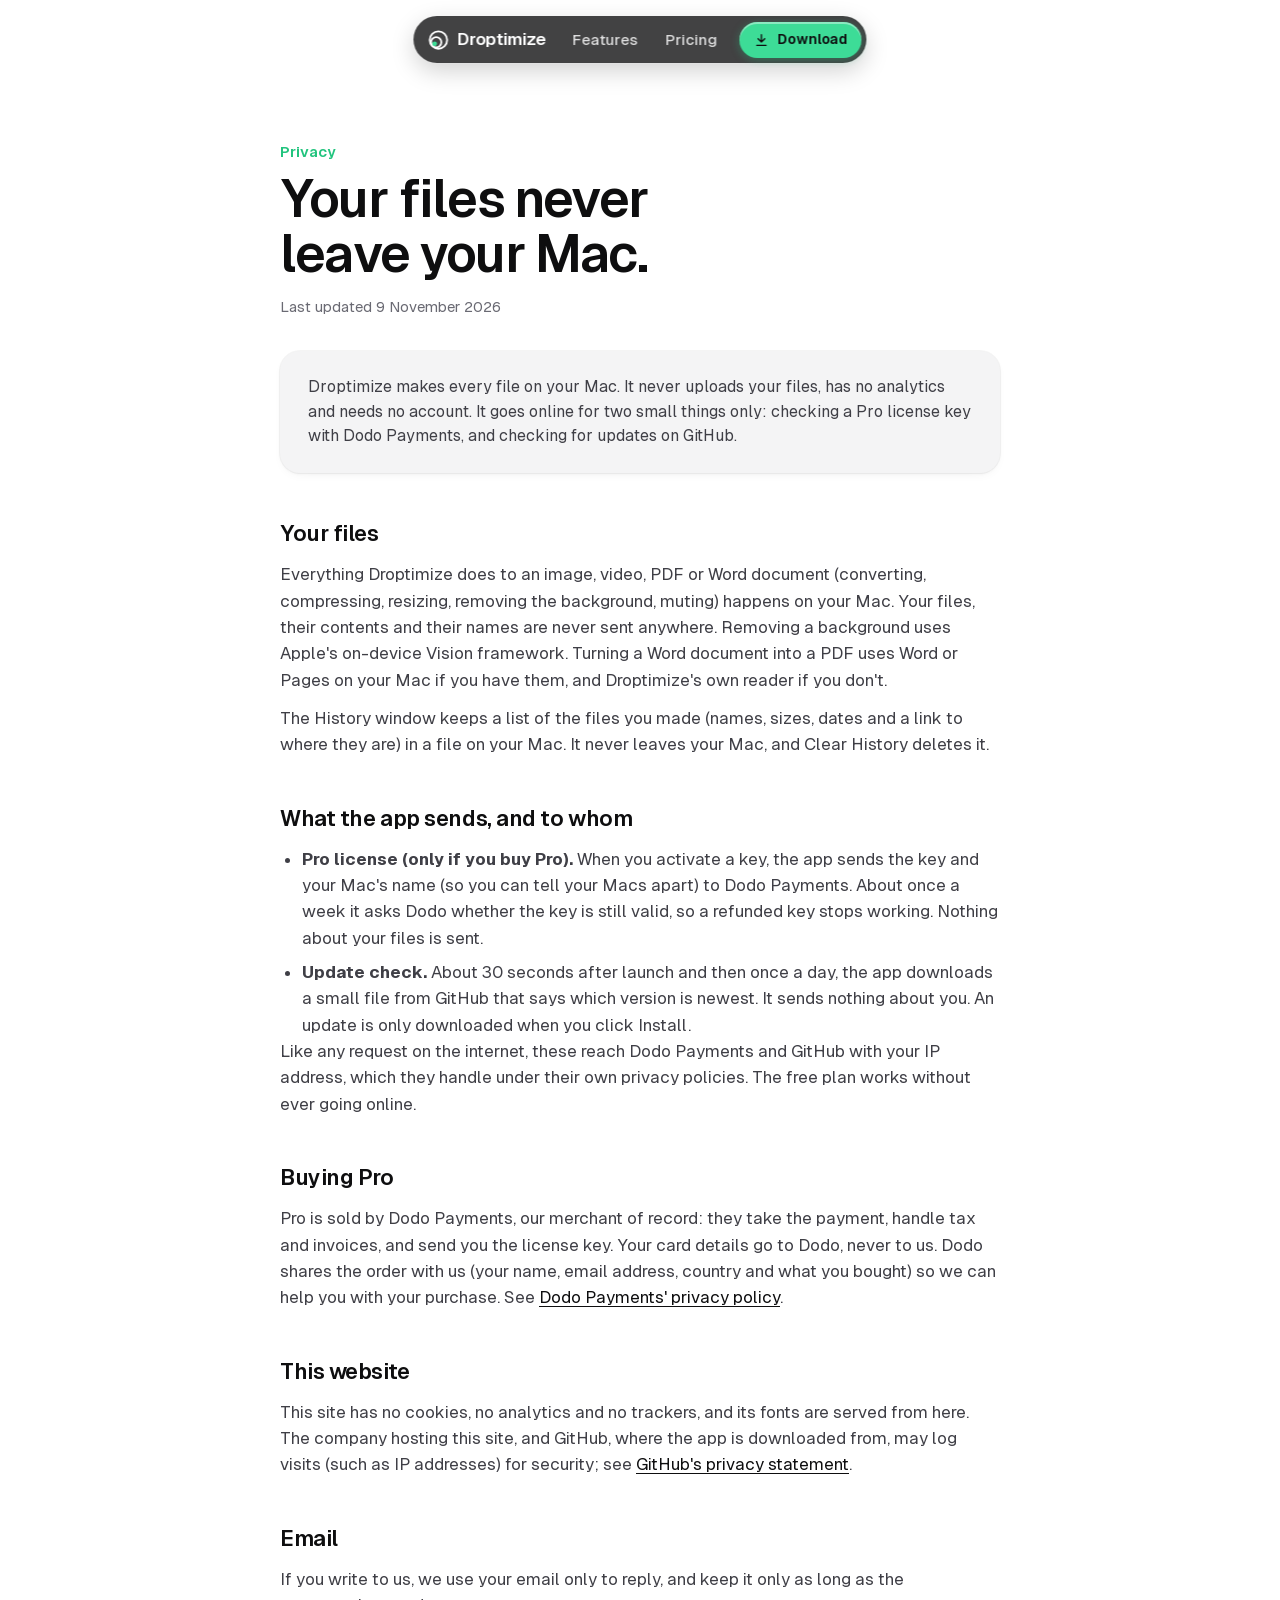
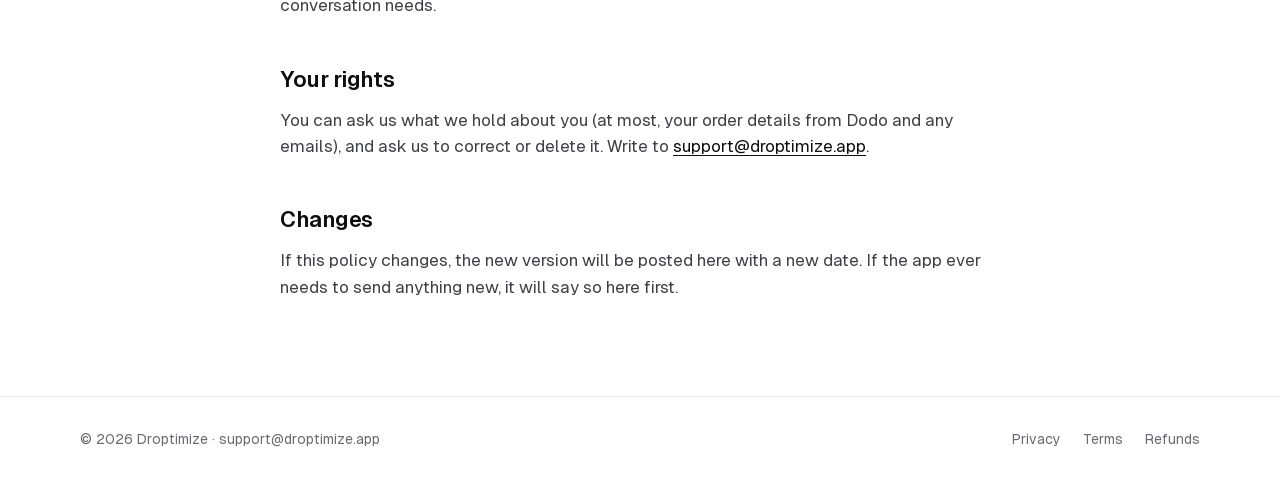
==== commit 815c1457: "Support address: support@droptimize.app on the site and in the app Buyers had nowhere to write: the " ====
--- a/website/privacy.html
+++ b/website/privacy.html
@@ -57,7 +57,7 @@
     <p>If you write to us, we use your email only to reply, and keep it only as long as the conversation needs.</p>
 
     <h2>Your rights</h2>
-    <p>You can ask us what we hold about you (at most, your order details from Dodo and any emails), and ask us to correct or delete it. Write to <a href="mailto:"><span class="todo">contact email</span></a>.</p>
+    <p>You can ask us what we hold about you (at most, your order details from Dodo and any emails), and ask us to correct or delete it. Write to <a href="mailto:support@droptimize.app">support@droptimize.app</a>.</p>
 
     <h2>Changes</h2>
     <p>If this policy changes, the new version will be posted here with a new date. If the app ever needs to send anything new, it will say so here first.</p>
@@ -66,7 +66,7 @@
 
 <footer class="doc-footer">
   <div class="wrap">
-    <span>© 2026 Droptimize · <a href="mailto:"><span class="todo">contact email</span></a></span>
+    <span>© 2026 Droptimize · <a href="mailto:support@droptimize.app">support@droptimize.app</a></span>
     <nav aria-label="Legal">
       <a href="privacy.html" aria-current="page">Privacy</a>
       <a href="terms.html">Terms</a>
--- a/website/styles.css
+++ b/website/styles.css
@@ -275,8 +275,13 @@
 .card .icon svg { width: 20px; height: 20px; color: var(--ink); }
 
 /* The menu card: the real bubble menu, with every action and option */
-.menu-card { grid-column: span 2; grid-row: span 2; display: grid; grid-template-columns: 1fr auto; gap: 24px; padding: 32px 24px 32px 32px; }
+.menu-card { grid-column: span 2; grid-row: span 2; display: grid; grid-template-columns: 1fr 1fr; gap: 24px; }
 .menu-card .copy { display: flex; flex-direction: column; min-width: 0; }
+@media (min-width: 721px) {
+  /* Equal outer rows keep the list on the card's center line on every tab. */
+  .menu-card .copy { display: grid; grid-template-rows: 1fr auto 1fr; }
+  .menu-card .switch { justify-self: start; margin-bottom: 16px; }
+}
 
 .switch {
   display: inline-flex; padding: 4px; gap: 2px; border-radius: 999px; background: var(--surface-dim); align-self: flex-start;
@@ -310,13 +315,13 @@
 .actions-list button[aria-pressed="true"] { background: var(--surface); box-shadow: var(--elevation-icon); }
 .actions-list button[aria-pressed="true"] .glyph { background: var(--mint); color: var(--on-mint); }
 @media (hover: hover) { .actions-list button:hover:not([aria-pressed="true"]) { background: var(--surface-hover); } }
-.menu-card .auto { margin-top: auto; padding: 18px 12px 0; font-size: 15px; color: var(--muted); }
+.menu-card .auto { margin-top: auto; padding: 12px 12px 0; font-size: 15px; color: var(--muted); }
 .menu-card .auto b { color: var(--ink); font-weight: 600; }
 
 /* The stage is drawn in the app's own points (Bubble/Motion.swift), times --u. */
 .stage {
   --u: 1.35;
-  position: relative; align-self: center;
+  position: relative; align-self: center; justify-self: center;
   width: calc(205px * var(--u)); height: calc(330px * var(--u));
   user-select: none; -webkit-user-select: none;
 }
@@ -370,7 +375,7 @@
 .anywhere .apps span { font-size: 14px; font-weight: 500; color: var(--ink); background: var(--surface); border-radius: 999px; padding: 6px 12px; box-shadow: var(--elevation-icon); }
 
 /* Eased falloff so the large glows don't band. --glow is the peak opacity. */
-.private::before, .plan.pro::before, .footer::before {
+.plan.pro::before, .footer::before {
   background: radial-gradient(circle closest-side,
     rgb(61 220 151 / var(--glow)),
     rgb(61 220 151 / calc(var(--glow) * 0.951)) 15.5%,
@@ -385,13 +390,16 @@
 
 .private { background: var(--surface-inverse); }
 .private h3 { color: #fff; }
-.private p { color: rgba(255, 255, 255, 0.62); }
+.private p { color: rgba(255, 255, 255, 0.76); }
 .private .icon { background: rgba(61, 220, 151, 0.14); box-shadow: inset 0 0 0 1px rgb(61 220 151 / 0.18); }
 .private .icon svg { color: var(--mint); }
-.private::before {
-  --glow: 0.28;
-  content: ""; position: absolute; width: 360px; height: 360px; right: -140px; top: -160px; border-radius: 50%; pointer-events: none;
-}
+.private .waves {
+  --fade: linear-gradient(#000 15%, rgb(0 0 0 / 0.72) 55%, rgb(0 0 0 / 0.42));
+  position: absolute; inset: 0; width: 100%; height: 100%; opacity: 0.55; pointer-events: none;
+  -webkit-mask-image: var(--fade);
+  mask-image: var(--fade);
+}
+.private > :not(.waves) { position: relative; }
 
 .extras {
   grid-column: 1 / -1;
@@ -410,6 +418,7 @@
 .plan .price { margin-top: 10px; display: flex; align-items: baseline; gap: 10px; color: var(--ink); }
 .plan .price b { font-size: 56px; font-weight: 600; letter-spacing: -0.04em; line-height: 1; font-variant-numeric: tabular-nums; }
 .plan .price span { font-size: 16px; color: var(--muted); }
+.plan .launch { margin-top: 10px; font-size: 15px; color: var(--mint); }
 .plan ul { list-style: none; margin: 28px 0 32px; padding: 0; display: grid; gap: 12px; }
 .plan li { display: flex; gap: 10px; align-items: flex-start; font-size: 16px; color: var(--text); }
 .plan li svg { width: 18px; height: 18px; flex: none; margin-top: 3px; color: var(--mint-deep); }
@@ -431,7 +440,7 @@
 
 .footer { position: relative; overflow: hidden; background: var(--surface-inverse); border-top: var(--border-hairline) solid var(--line); color: rgba(255, 255, 255, 0.6); padding: 96px 0 40px; text-align: center; isolation: isolate; }
 .footer::before {
-  --glow: 0.24;
+  --glow: 0.096;
   content: ""; position: absolute; z-index: -1; left: 50%; top: -60px; width: 520px; height: 520px; translate: -50% 0; border-radius: 50%;
 }
 .footer .mark { width: 64px; height: 64px; margin: 0 auto; color: #fff; }
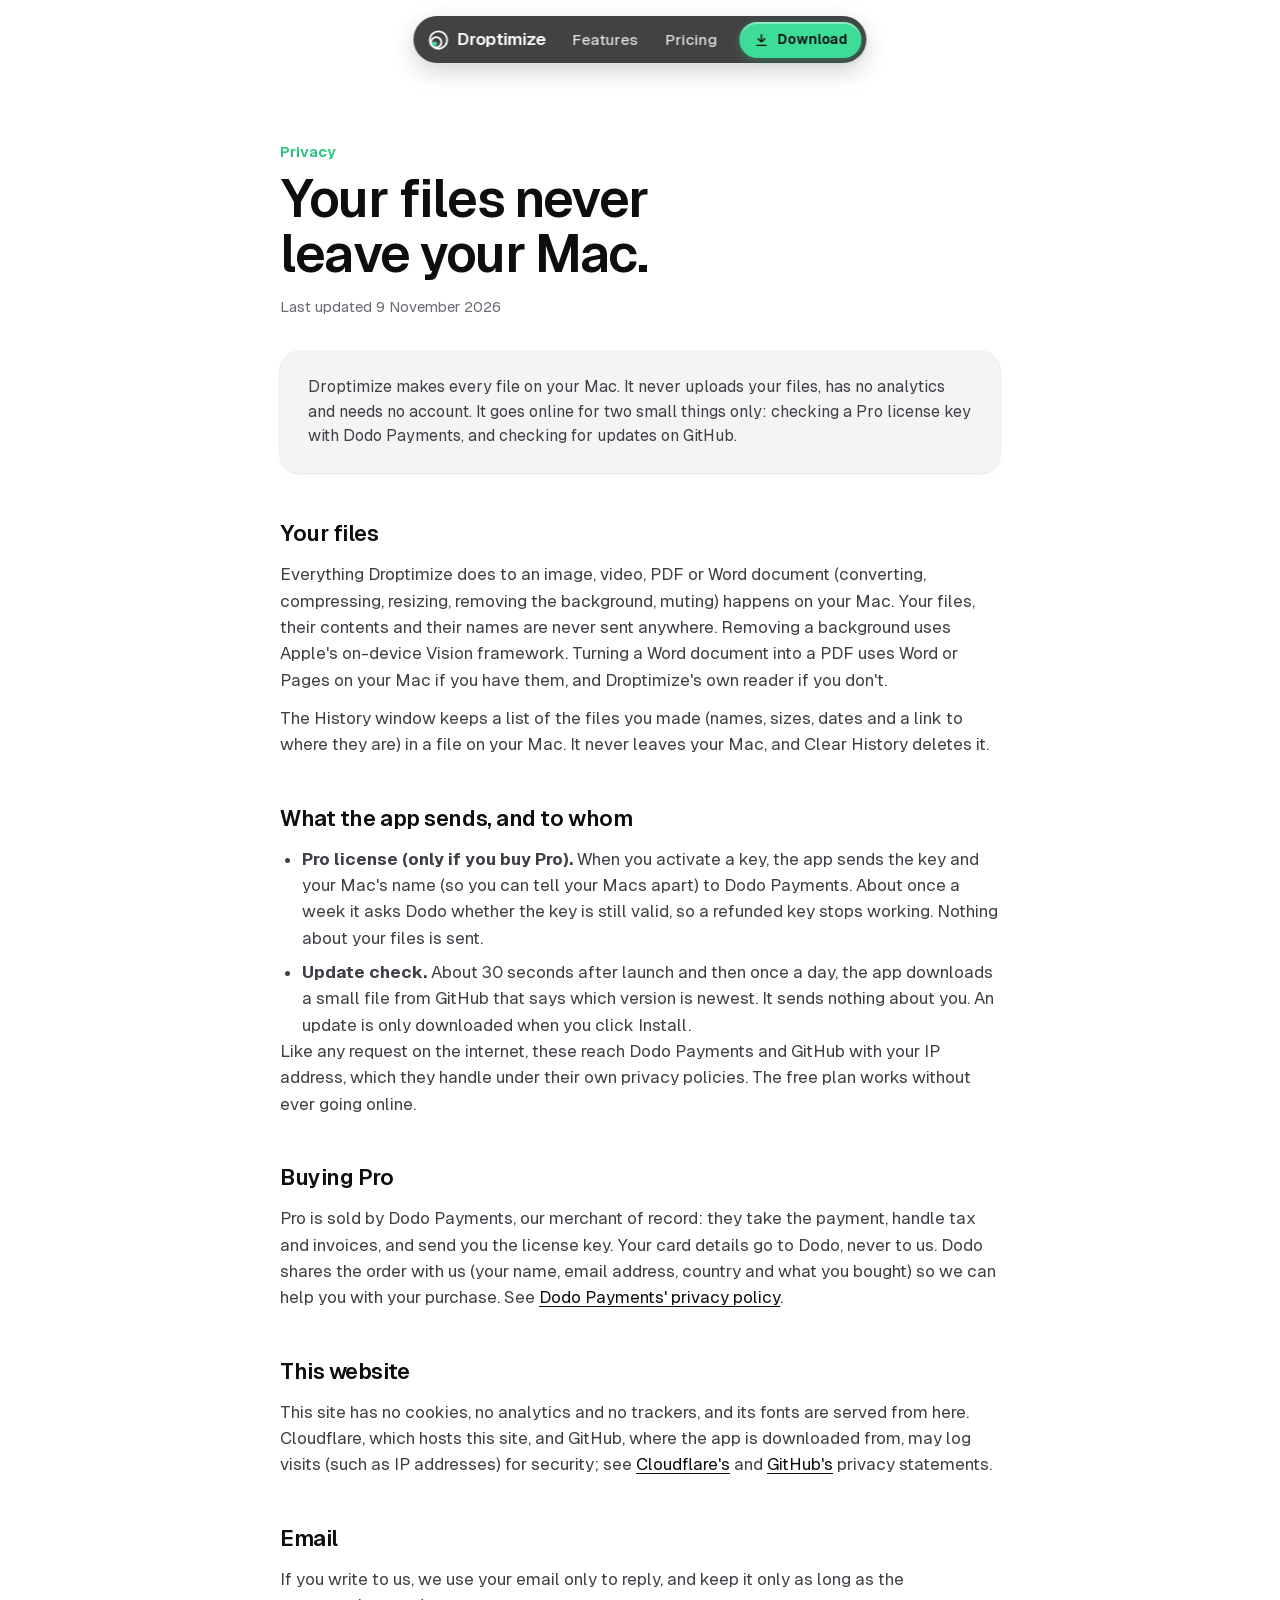
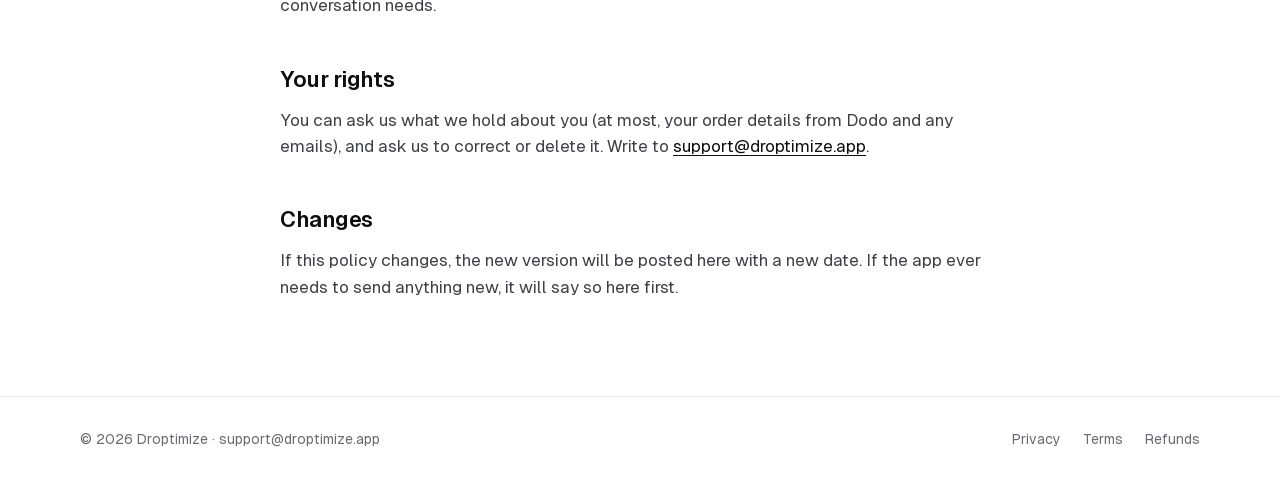
==== commit 8d015a80: "Website live on Cloudflare: byte ranges so Safari can play the film Cloudflare's static assets answe" ====
--- a/website/privacy.html
+++ b/website/privacy.html
@@ -51,7 +51,7 @@
     <p>Pro is sold by Dodo Payments, our merchant of record: they take the payment, handle tax and invoices, and send you the license key. Your card details go to Dodo, never to us. Dodo shares the order with us (your name, email address, country and what you bought) so we can help you with your purchase. See <a href="https://dodopayments.com/privacy-policy">Dodo Payments' privacy policy</a>.</p>
 
     <h2>This website</h2>
-    <p>This site has no cookies, no analytics and no trackers, and its fonts are served from here. The company hosting this site, and GitHub, where the app is downloaded from, may log visits (such as IP addresses) for security; see <a href="https://docs.github.com/site-policy/privacy-policies/github-general-privacy-statement">GitHub's privacy statement</a>.</p>
+    <p>This site has no cookies, no analytics and no trackers, and its fonts are served from here. Cloudflare, which hosts this site, and GitHub, where the app is downloaded from, may log visits (such as IP addresses) for security; see <a href="https://www.cloudflare.com/privacypolicy/">Cloudflare's</a> and <a href="https://docs.github.com/site-policy/privacy-policies/github-general-privacy-statement">GitHub's</a> privacy statements.</p>
 
     <h2>Email</h2>
     <p>If you write to us, we use your email only to reply, and keep it only as long as the conversation needs.</p>
--- a/website/styles.css
+++ b/website/styles.css
@@ -510,6 +510,7 @@
   .stage { --u: 1.05; justify-self: center; margin-bottom: 4px; }
   .switch { align-self: center; }
   .switch button { padding: 0 10px; font-size: 14px; }
+  .menu-card .auto { font-size: 14px; }
   .plans { grid-template-columns: 1fr; gap: 12px; }
   .plan { padding: 28px; border-radius: 24px; }
   .footer { padding-top: 72px; }
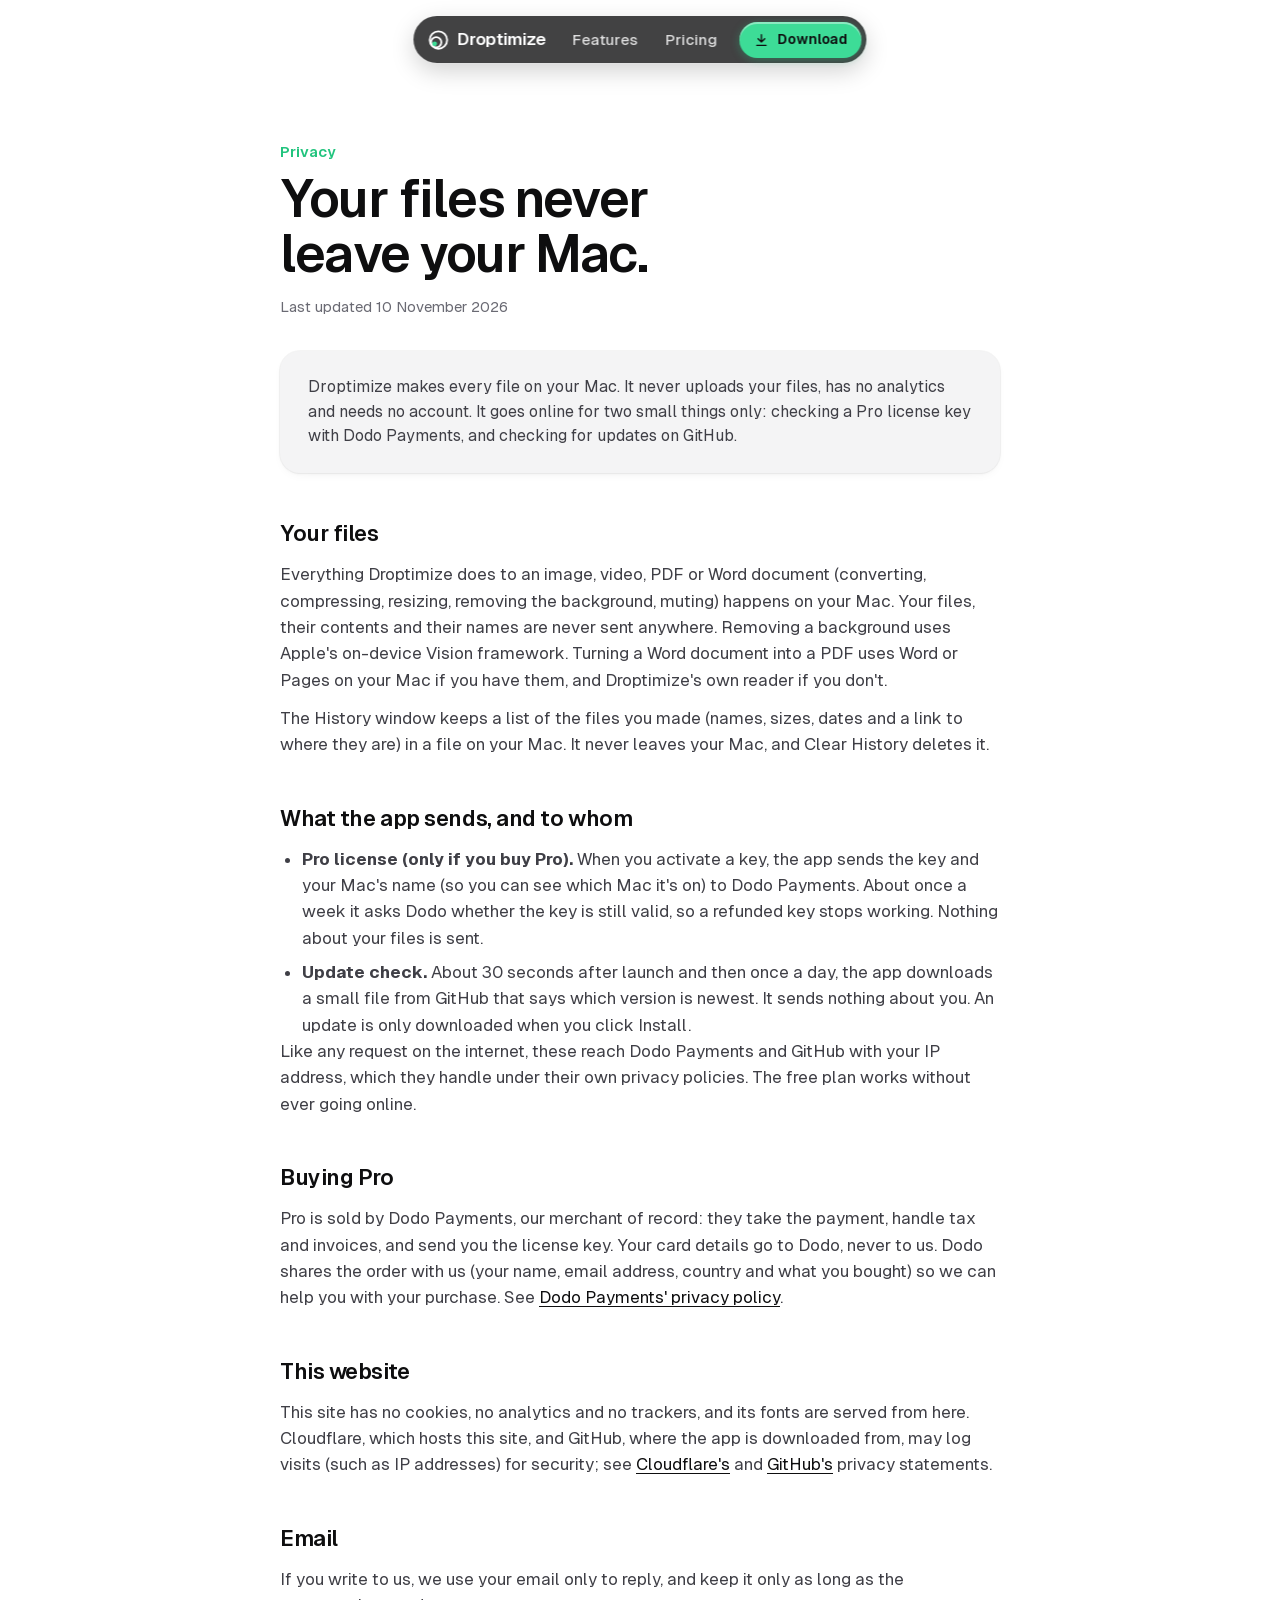
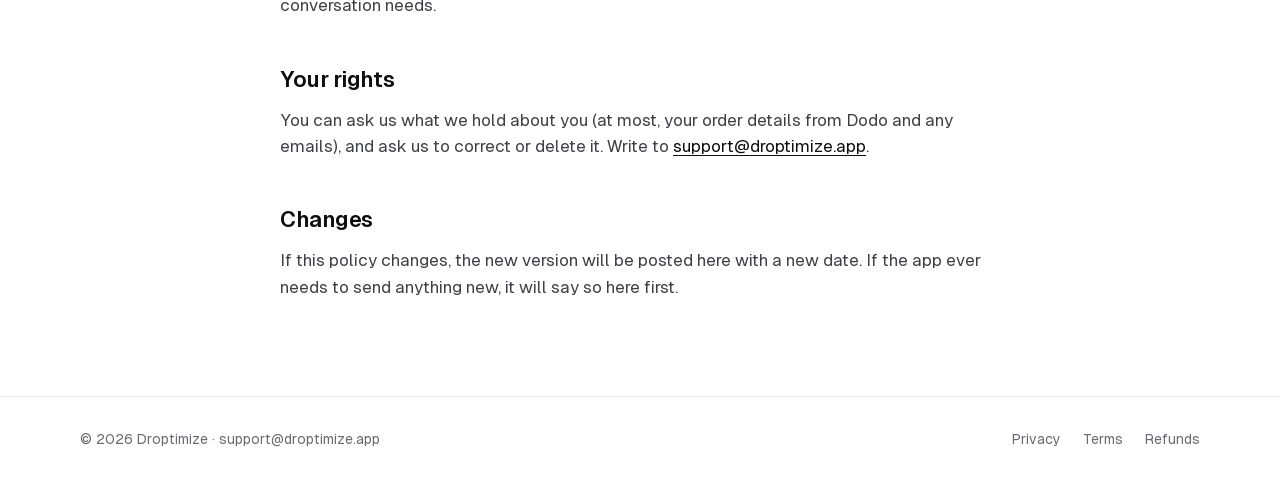
==== commit fce67030: "One Pro key, one Mac The page and Terms promised 3 Macs per purchase, which isn't the plan.  Co-Auth" ====
--- a/website/privacy.html
+++ b/website/privacy.html
@@ -31,7 +31,7 @@
   <div class="wrap">
     <p class="kicker">Privacy</p>
     <h1>Your files never leave your Mac.</h1>
-    <p class="updated">Last updated 9 November 2026</p>
+    <p class="updated">Last updated 10 November 2026</p>
     <div class="summary">
       <p>Droptimize makes every file on your Mac. It never uploads your files, has no analytics and needs no account. It goes online for two small things only: checking a Pro license key with Dodo Payments, and checking for updates on GitHub.</p>
     </div>
@@ -42,7 +42,7 @@
 
     <h2>What the app sends, and to whom</h2>
     <ul>
-      <li><b>Pro license (only if you buy Pro).</b> When you activate a key, the app sends the key and your Mac's name (so you can tell your Macs apart) to Dodo Payments. About once a week it asks Dodo whether the key is still valid, so a refunded key stops working. Nothing about your files is sent.</li>
+      <li><b>Pro license (only if you buy Pro).</b> When you activate a key, the app sends the key and your Mac's name (so you can see which Mac it's on) to Dodo Payments. About once a week it asks Dodo whether the key is still valid, so a refunded key stops working. Nothing about your files is sent.</li>
       <li><b>Update check.</b> About 30 seconds after launch and then once a day, the app downloads a small file from GitHub that says which version is newest. It sends nothing about you. An update is only downloaded when you click Install.</li>
     </ul>
     <p>Like any request on the internet, these reach Dodo Payments and GitHub with your IP address, which they handle under their own privacy policies. The free plan works without ever going online.</p>
